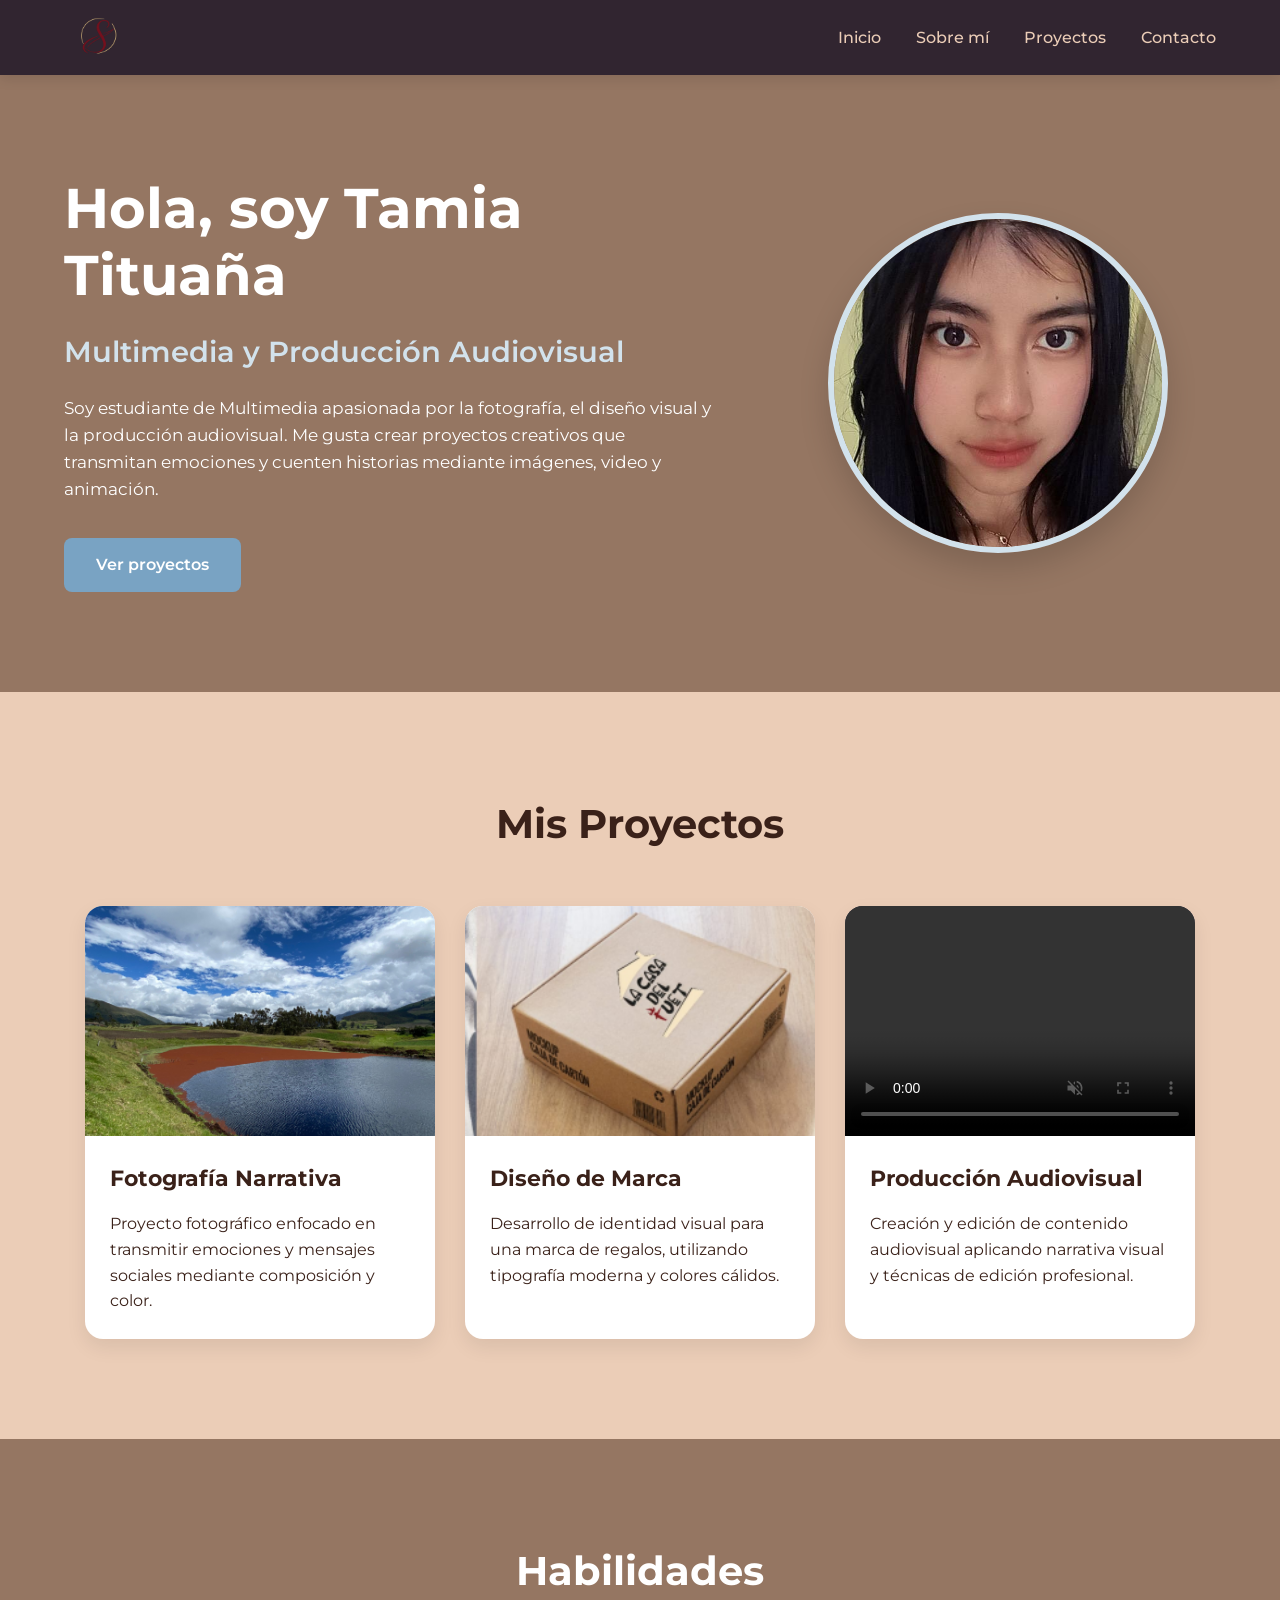
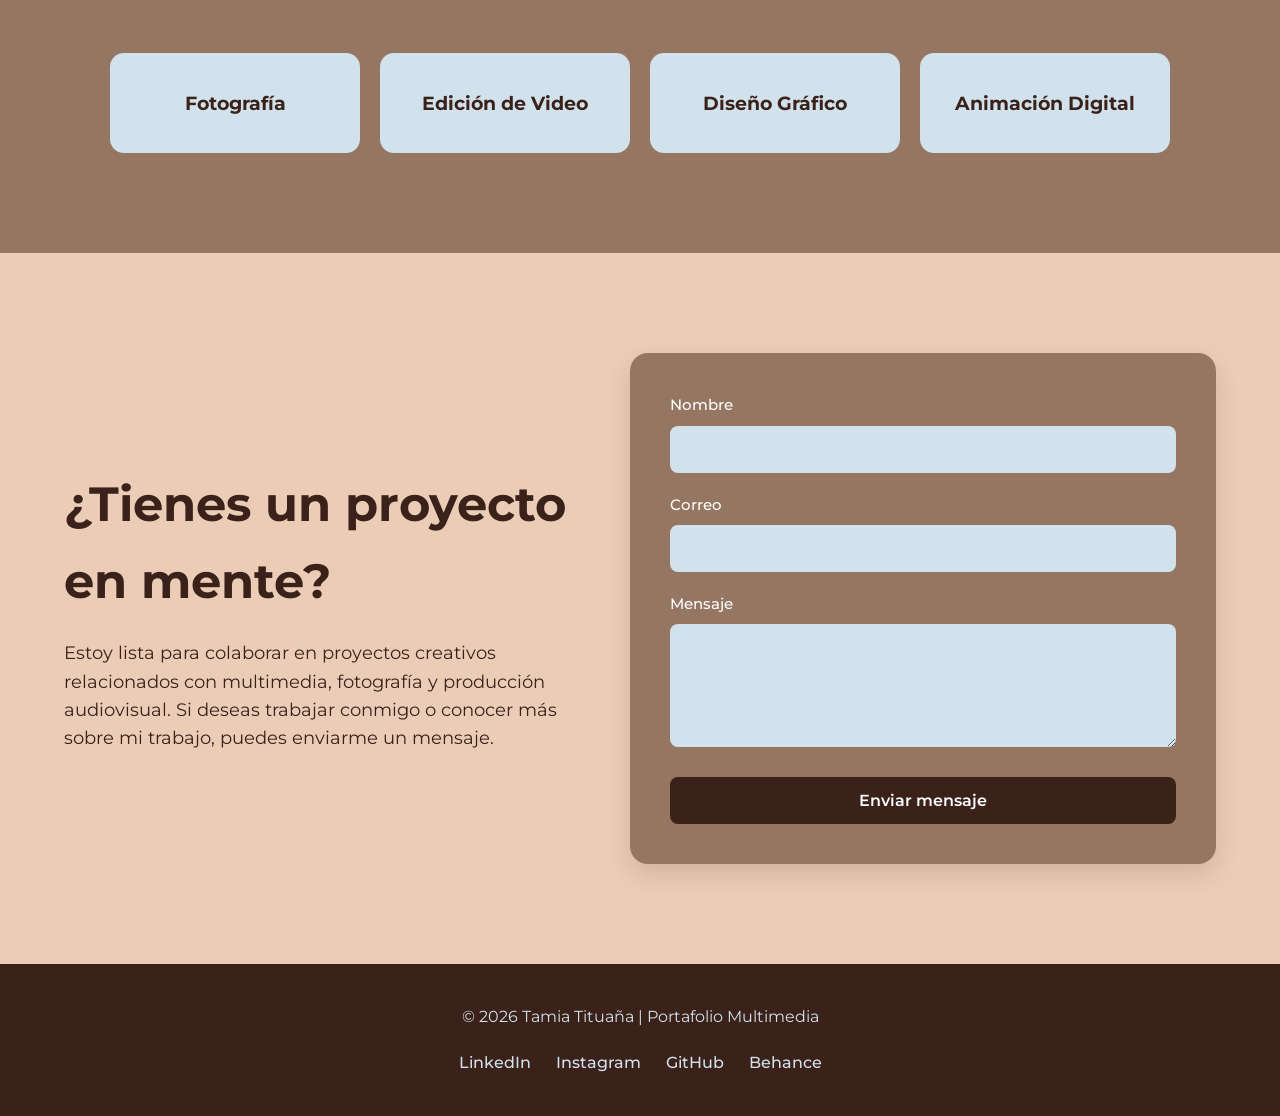
==== index.html @ b2be676a "pagina1" ====
<!DOCTYPE html>
<html lang="es">
<head>
    <meta charset="UTF-8">
    <meta name="viewport" content="width=device-width, initial-scale=1.0">
    <title>Portafolio Personal - Tamia Tituaña</title>

    <link rel="preconnect" href="https://fonts.googleapis.com">
    <link rel="preconnect" href="https://fonts.gstatic.com" crossorigin>
    <link href="https://fonts.googleapis.com/css2?family=Montserrat:wght@300;400;500;600;700&display=swap" rel="stylesheet">

    <link rel="stylesheet" href="css/style.css">
</head>
<body>

    <header>
        <div class="container header-container">

            <div class="logo">
                <a href="#inicio">
                    <img src="img/logo.png" alt="Smile Logo">
                </a>
            </div>

            <nav>
                <ul class="nav-links">
                    <li><a href="#inicio">Inicio</a></li>
                    <li><a href="#sobre-mi">Sobre mí</a></li>
                    <li><a href="#proyectos">Proyectos</a></li>
                    <li><a href="#contacto">Contacto</a></li>
                </ul>
            </nav>

        </div>
    </header>

    <main>

        <section class="hero" id="inicio">
            <div class="container hero-content">

                <div class="hero-text">
                    <h1>Hola, soy Tamia Tituaña</h1>
                    <h2>Multimedia y Producción Audiovisual</h2>
                    <p>
                        Soy estudiante de Multimedia apasionada por la fotografía,
                        el diseño visual y la producción audiovisual. Me gusta crear
                        proyectos creativos que transmitan emociones y cuenten historias
                        mediante imágenes, video y animación.
                    </p>
                    <a href="#proyectos" class="btn">Ver proyectos</a>
                </div>

                <div class="hero-image">
                    <img src="img/perfil.jpeg" alt="Foto de perfil de Tamia Tituaña">
                </div>

            </div>
        </section>

        <section class="projects" id="proyectos">
            <div class="container">

                <div class="section-title">
                    <h2>Mis Proyectos</h2>
                </div>

                <div class="projects-grid">

                    <article class="project-card">
                        <img src="img/foto.jpeg" alt="Proyecto Fotografía Narrativa">
                        <div class="project-content">
                            <h3>Fotografía Narrativa</h3>
                            <p>
                                Proyecto fotográfico enfocado en transmitir emociones
                                y mensajes sociales mediante composición y color.
                            </p>
                        </div>
                    </article>

                    <article class="project-card">
                        <img src="img/fut.png" alt="Proyecto Diseño de Marca">
                        <div class="project-content">
                            <h3>Diseño de Marca</h3>
                            <p>
                                Desarrollo de identidad visual para una marca de regalos,
                                utilizando tipografía moderna y colores cálidos.
                            </p>
                        </div>
                    </article>
<article class="project-card">
    
    <video controls muted autoplay loop playsinline class="project-video">
        <source src="img/video.mp4" type="video/mp4">
        Tu navegador no soporta la reproducción de este video. Revise la ruta del archivo.
    </video>

    <div class="project-content">
        <h3>Producción Audiovisual</h3>
        <p>
            Creación y edición de contenido audiovisual aplicando
            narrativa visual y técnicas de edición profesional.
        </p>
    </div>
</article>

                </div>

            </div>
        </section>

        <section class="skills" id="sobre-mi">
            <div class="container">

                <div class="section-title">
                    <h2>Habilidades</h2>
                </div>

                <div class="skills-grid">
                    <div class="skill-card">
                        <h3>Fotografía</h3>
                    </div>
                    <div class="skill-card">
                        <h3>Edición de Video</h3>
                    </div>
                    <div class="skill-card">
                        <h3>Diseño Gráfico</h3>
                    </div>
                    <div class="skill-card">
                        <h3>Animación Digital</h3>
                    </div>
                </div>

            </div>
        </section>

        <section id="contacto" class="contact">
            <div class="container contact-container">
                
                <div class="contact-text">
                    <h2>¿Tienes un proyecto en mente?</h2>
                    <p>
                        Estoy lista para colaborar en proyectos creativos relacionados
                        con multimedia, fotografía y producción audiovisual.
                        Si deseas trabajar conmigo o conocer más sobre mi trabajo,
                        puedes enviarme un mensaje.
                    </p>
                </div>

                <div class="contact-form">
                    <form action="https://formspree.io/f/xojbgrpn" method="POST">
                        <div class="form-group">
                            <label for="name">Nombre</label>
                            <input type="text" id="name" name="name" required>
                        </div>
                        <div class="form-group">
                            <label for="email">Correo</label>
                            <input type="email" id="email" name="email" required>
                        </div>
                        <div class="form-group">
                            <label for="message">Mensaje</label>
                            <textarea id="message" name="message" rows="5" required></textarea>
                        </div>
                        <button type="submit" class="btn-submit">Enviar mensaje</button>
                    </form>
                </div>

            </div>
        </section>
    </main>

    <footer>
        <div class="container footer-content">
            <p>© 2026 Tamia Tituaña | Portafolio Multimedia</p>
            <div class="social-links">
                <a href="#">LinkedIn</a>
                <a href="#">Instagram</a>
                <a href="#">GitHub</a>
                <a href="#">Behance</a>
            </div>
        </div>
    </footer>

</body>
</html>
---- css/style.css ----
/* ==========================================================================
   1. Estilos Generales y Base
   ========================================================================== */
* {
    margin: 0;
    padding: 0;
    box-sizing: border-box;
}

body {
    font-family: 'Montserrat', sans-serif;
    color: #3A2119;
    line-height: 1.6;
}

/* Clase reutilizable para centrar y limitar el ancho del contenido */
.container {
    width: 90%;
    max-width: 1200px;
    margin: 0 auto;
}

/* Estilo reutilizable para títulos de sección */
.section-title {
    text-align: center;
    margin-bottom: 50px;
}

.section-title h2 {
    font-size: 2.5rem;
    font-weight: 700;
}

/* ==========================================================================
   2. Encabezado / Barra de Navegación (Superior Izquierda/Derecha)
   ========================================================================== */
header {
    background-color: #312530; /* Fondo oscuro refinado de tu paleta */
    padding: 15px 0;
    position: sticky;
    top: 0;
    z-index: 100;
    box-shadow: 0 4px 12px rgba(0, 0, 0, 0.1);
}

.header-container {
    display: flex;
    justify-content: space-between;
    align-items: center;
}

/* Contenedor del Logo - Extremo Izquierdo */
.logo a {
    display: flex;
    align-items: center;
}

.logo img {
    height: 45px; /* Altura estilizada para no romper la barra */
    width: auto;  /* Mantiene la proporción original de la marca sin deformarla */
    object-fit: contain;
    transition: transform 0.3s ease;
}

.logo img:hover {
    transform: scale(1.05);
}

/* Menú de Navegación - Extremo Derecho */
.nav-links {
    display: flex;
    list-style: none;
    gap: 35px; /* Espaciado elegante entre opciones */
}

.nav-links a {
    text-decoration: none;
    color: #EBCDB7; /* Color beige claro para una lectura suave */
    font-size: 1rem;
    font-weight: 500;
    transition: color 0.3s ease;
}

.nav-links a:hover {
    color: #FFFFFF; /* Cambia a blanco puro al pasar el cursor */
}

/* ==========================================================================
   3. Sección Principal (Hero) - Foto y Presentación Balanceada
   ========================================================================== */
.hero {
    background-color: #957662; /* Color café de fondo */
    padding: 100px 0;
    display: flex;
    align-items: center;
}

.hero-content {
    display: flex;
    align-items: center; /* Alinea los centros horizontales de texto y foto */
    justify-content: space-between;
    gap: 60px;
    flex-wrap: wrap;
}

.hero-text {
    flex: 1.2; /* Le da un poco más de peso visual al bloque de texto */
    min-width: 300px;
}

.hero-text h1 {
    font-size: 3.5rem;
    line-height: 1.2;
    margin-bottom: 20px;
    color: #FFFFFF;
}

.hero-text h2 {
    font-size: 1.8rem;
    margin-bottom: 20px;
    color: #D2E2EC;
    font-weight: 600;
}

.hero-text p {
    margin-bottom: 35px;
    color: #FFFFFF;
    font-size: 1.05rem;
}

/* Botón reutilizable para llamadas a la acción */
.btn {
    display: inline-block;
    background-color: #79A3C3;
    color: #FFFFFF;
    padding: 14px 32px;
    text-decoration: none;
    border-radius: 8px;
    transition: 0.3s;
    border: none;
    cursor: pointer;
    font-weight: 600;
}

.btn:hover {
    transform: translateY(-3px);
    opacity: 0.9;
}

/* Contenedor e Imagen de perfil circular */
.hero-image {
    flex: 0.8;
    display: flex;
    justify-content: center;
    align-items: center;
    min-width: 300px;
}

.hero-image img {
    width: 340px;  /* Tamaño calibrado para no competir con el texto */
    height: 340px; /* Relación 1:1 exacta para el círculo perfecto */
    border-radius: 50%;
    object-fit: cover; /* Evita que tus facciones se estiren o deformen */
    border: 6px solid #D2E2EC; /* Borde azul suave corporativo */
    box-shadow: 0 15px 30px rgba(0, 0, 0, 0.15);
    transition: transform 0.4s ease;
}

.hero-image img:hover {
    transform: scale(1.03) rotate(1deg);
}

/* ==========================================================================
   4. Sección de Proyectos (Tarjetas de Fotos y Video)
   ========================================================================== */
.projects {
    background-color: #EBCDB7;
    padding: 100px 0;
}

.projects-grid {
    display: flex;
    gap: 30px;
    flex-wrap: wrap;
    justify-content: center;
}

.project-card {
    background-color: #FFFFFF;
    border-radius: 18px;
    overflow: hidden;
    width: 350px;
    box-shadow: 0 8px 20px rgba(0, 0, 0, 0.08);
    transition: 0.3s;
}

.project-card:hover {
    transform: translateY(-10px);
}

/* Ajuste proporcional de imágenes de proyectos */
.project-card img {
    width: 100%;
    height: 230px;
    object-fit: cover;
    display: block;
}

/* Estilos especiales para que el video encaje perfectamente en la tarjeta */
.project-video {
    width: 100%;
    height: 230px;         /* Mantiene la misma altura que las tarjetas de fotos */
    object-fit: contain;   /* ¡La clave! Cambiamos 'cover' por 'contain' para mostrar todo el video sin recortes */
    background-color: #312530; /* Fondo oscuro estético para rellenar si quedan franjas a los lados */
    display: block;
}

/* Soporte alternativo por si usas un iframe incrustado de YouTube */
.video-container {
    position: relative;
    width: 100%;
    height: 230px;
}

.video-container iframe {
    width: 100%;
    height: 100%;
    border: none;
}

.project-content {
    padding: 25px;
}

.project-content h3 {
    margin-bottom: 15px;
    font-size: 1.4rem;
    color: #3A2119;
}

/* ==========================================================================
   5. Sección de Habilidades (Skills)
   ========================================================================== */
.skills {
    background-color: #957662;
    padding: 100px 0;
}

.skills .section-title h2 {
    color: #FFFFFF;
}

.skills-grid {
    display: flex;
    gap: 20px;
    justify-content: center;
    flex-wrap: wrap;
}

.skill-card {
    background-color: #D2E2EC;
    padding: 35px 25px;
    border-radius: 14px;
    width: 250px;
    text-align: center;
    transition: 0.3s;
}

.skill-card h3 {
    color: #3A2119;
    font-size: 1.2rem;
}

.skill-card:hover {
    transform: scale(1.05);
}

/* ==========================================================================
   6. Sección de Contacto (Estructura en 2 Columnas y Tarjeta)
   ========================================================================== */
.contact {
    background-color: #EBCDB7; /* Fondo beige general de la sección */
    padding: 100px 0;
}

.contact-container {
    display: flex;
    gap: 60px;
    align-items: center;
    flex-wrap: wrap;
}

/* Columna de Texto Motivacional (Izquierda) */
.contact-text {
    flex: 1;
    min-width: 300px;
}

.contact-text h2 {
    font-size: 3rem;
    margin-bottom: 20px;
    color: #3A2119;
    font-weight: 700;
}

.contact-text p {
    color: #3A2119;
    font-size: 1.1rem;
}

/* Columna del Formulario - Contenedor Tarjeta Flotante (Derecha) */
.contact-form {
    flex: 1;
    min-width: 320px;
    background-color: #957662; /* Color café oscuro para la caja contenedora */
    padding: 40px;
    border-radius: 18px;
    box-shadow: 0 10px 25px rgba(58, 33, 25, 0.15);
}

.contact-form form {
    display: flex;
    flex-direction: column;
    gap: 20px;
}

.form-group {
    display: flex;
    flex-direction: column;
    gap: 8px;
}

.contact-form label {
    color: #FFFFFF;
    font-weight: 500;
    font-size: 0.95rem;
}

/* Inputs y Textarea estilizados con tu tono azul suave */
.contact-form input,
.contact-form textarea {
    padding: 14px;
    border: none;
    border-radius: 8px;
    font-family: 'Montserrat', sans-serif;
    font-size: 1rem;
    background-color: #D2E2EC; /* Azul claro para excelente contraste interno */
    color: #3A2119;
    outline: none;
    transition: 0.3s;
    width: 100%;
}

/* Animación cuando el usuario hace clic para escribir */
.contact-form input:focus,
.contact-form textarea:focus {
    background-color: #FFFFFF;
    box-shadow: 0 0 0 3px #79A3C3;
}

/* Botón de Enviar Mensaje */
.btn-submit {
    background-color: #3A2119; /* Tono oscuro para jerarquía */
    color: #FFFFFF;
    padding: 14px;
    border: none;
    border-radius: 8px;
    font-family: 'Montserrat', sans-serif;
    font-size: 1rem;
    font-weight: 600;
    cursor: pointer;
    transition: 0.3s;
    margin-top: 10px;
}

.btn-submit:hover {
    background-color: #79A3C3; /* Cambio suave al azul de acento */
    transform: translateY(-2px);
}

/* ==========================================================================
   7. Pie de Página (Footer)
   ========================================================================== */
footer {
    background-color: #3A2119;
    padding: 40px 0;
    text-align: center;
}

.footer-content {
    display: flex;
    flex-direction: column;
    gap: 20px;
}

.footer-content p {
    color: #D2E2EC;
}

.social-links {
    display: flex;
    justify-content: center;
    gap: 25px;
}

.social-links a {
    text-decoration: none;
    color: #D2E2EC;
    transition: 0.3s;
    font-weight: 500;
}

.social-links a:hover {
    color: #79A3C3;
}

/* ==========================================================================
   8. Adaptación Responsive (Pantallas Medianas y Teléfonos Móviles)
   ========================================================================== */
@media (max-width: 900px) {
    .hero-content,
    .contact-container {
        flex-direction: column;
        text-align: center;
    }

    .hero-text h1 {
        font-size: 2.5rem;
    }

    .contact-text h2 {
        font-size: 2.2rem;
    }

    .hero-image img {
        width: 280px;
        height: 280px;
    }

    .nav-links {
        gap: 20px;
    }
}

@media (max-width: 600px) {
    .header-container {
        flex-direction: column;
        gap: 20px;
    }

    .nav-links {
        flex-wrap: wrap;
        justify-content: center;
        gap: 15px;
    }

    .hero, 
    .projects, 
    .skills, 
    .contact {
        padding: 60px 0;
    }

    .hero-text h1 {
        font-size: 2rem;
    }

    .section-title h2 {
        font-size: 2rem;
    }
}
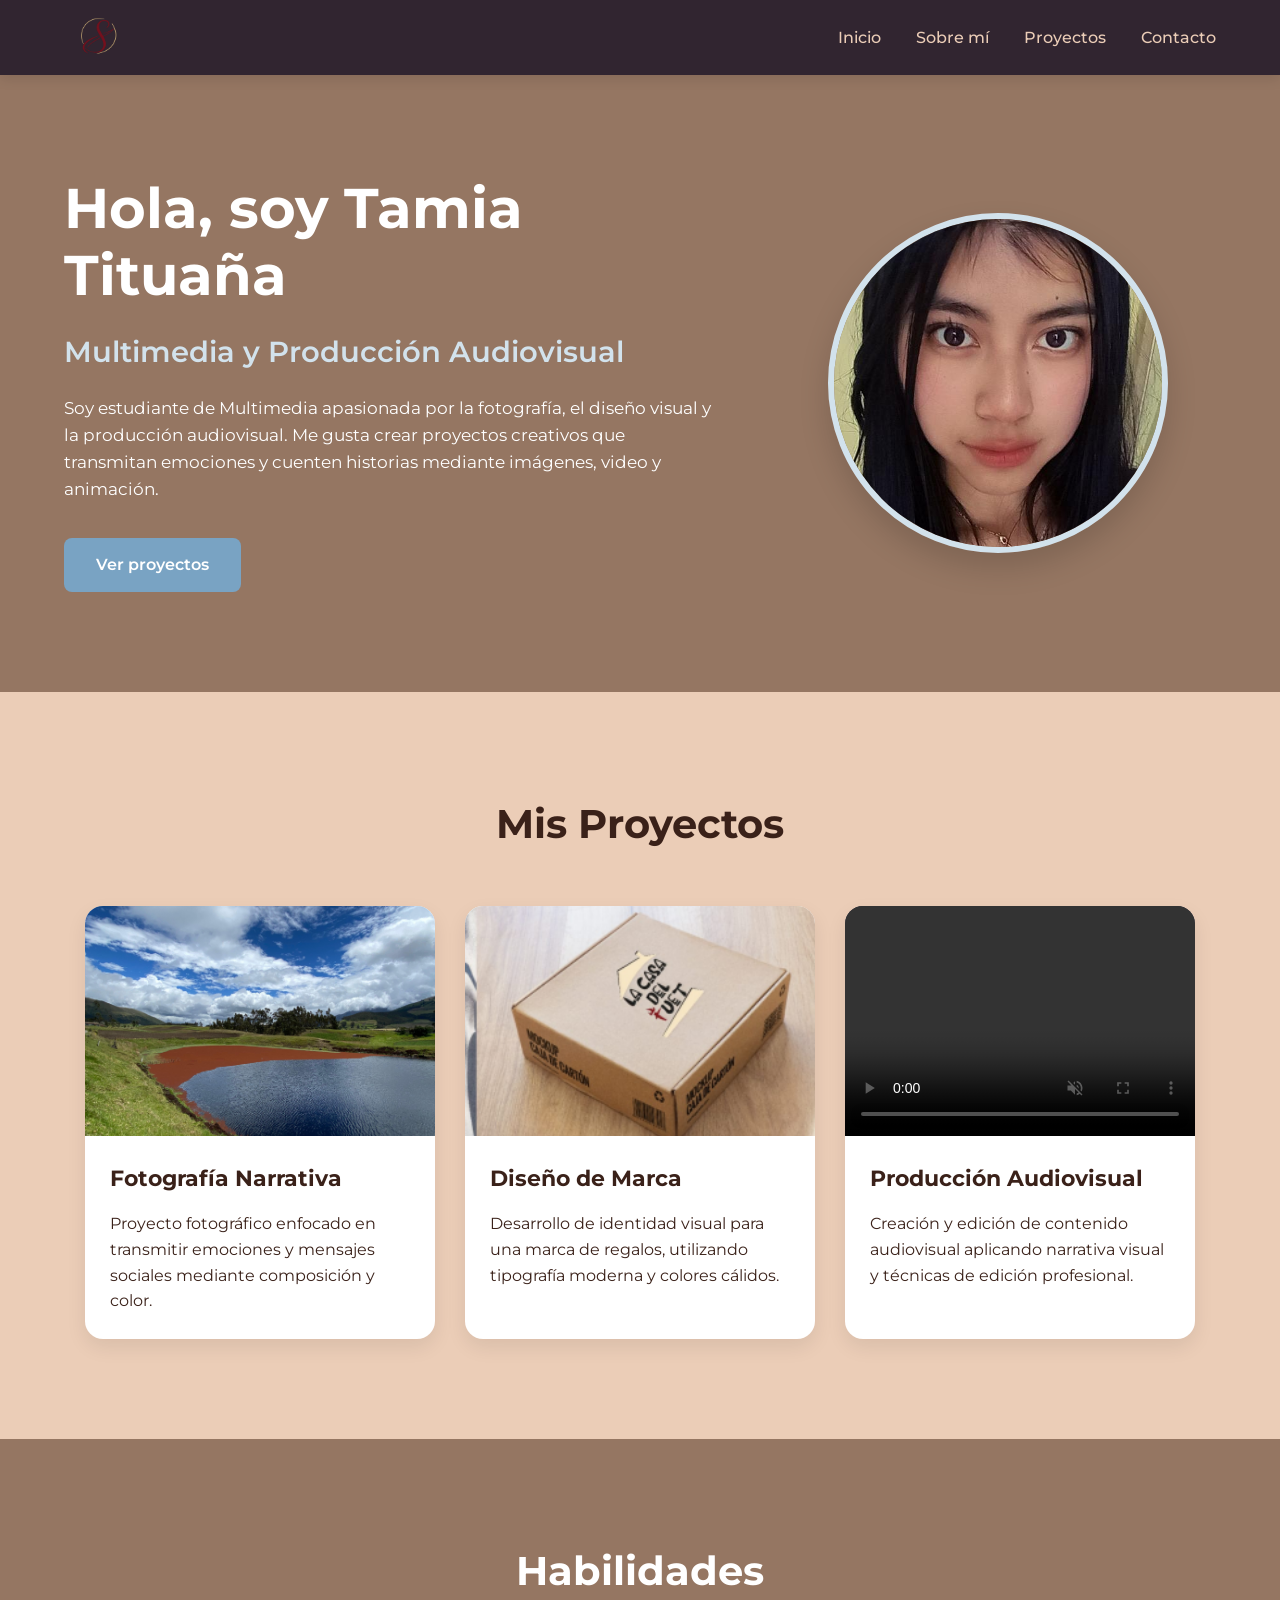
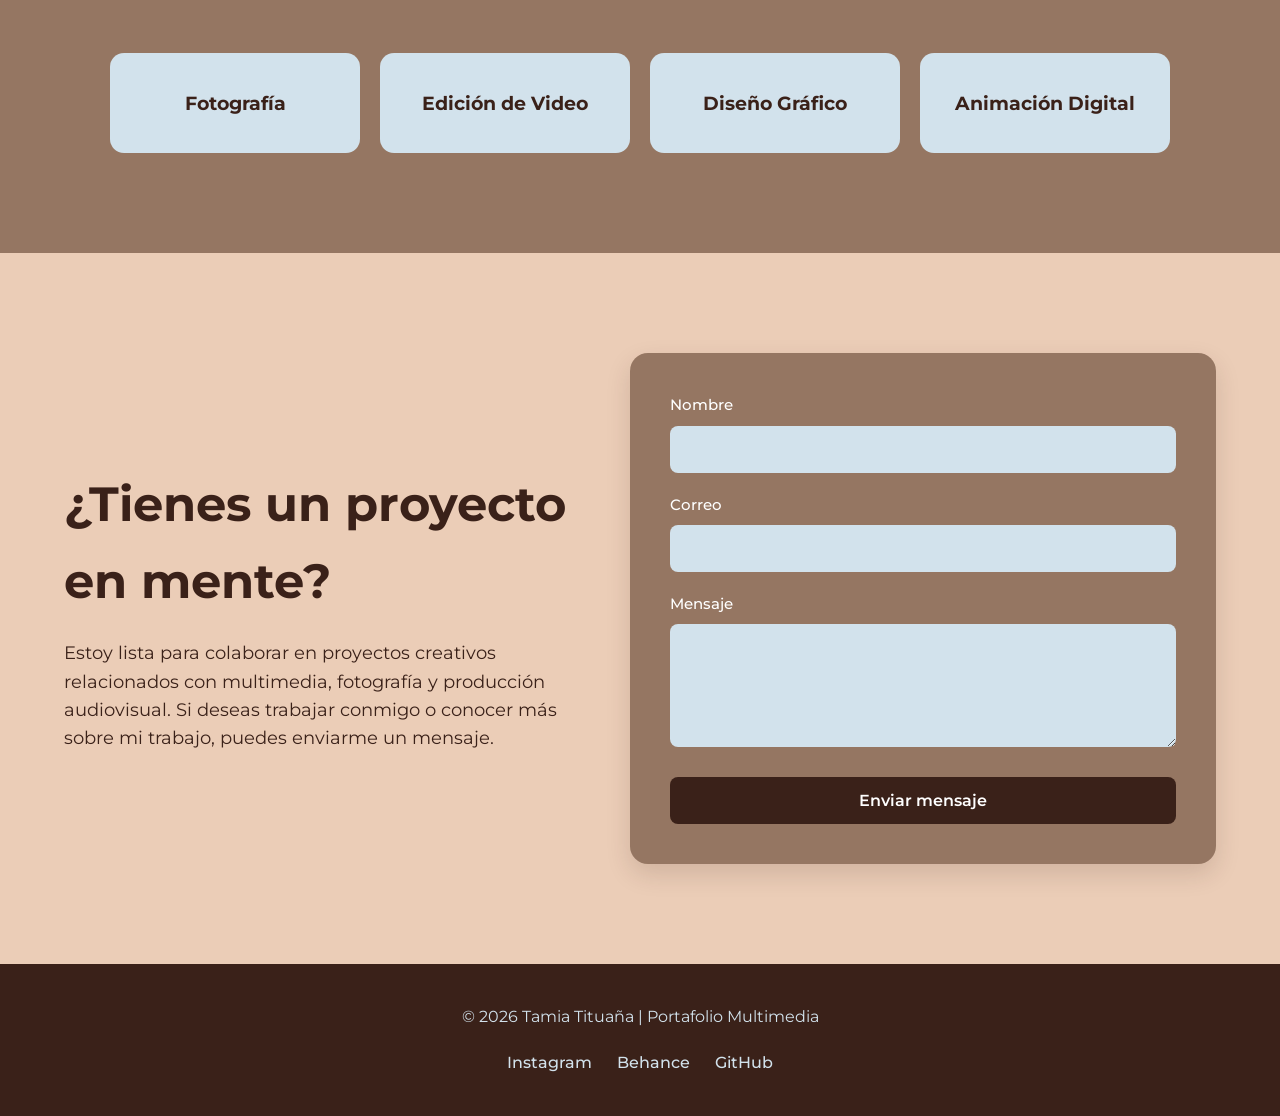
==== commit b0aee00a: "pagina 2" ====
--- a/index.html
+++ b/index.html
@@ -169,14 +169,16 @@
         </section>
     </main>
 
+<!-- Pie de página con tus redes sociales profesionales -->
     <footer>
         <div class="container footer-content">
             <p>© 2026 Tamia Tituaña | Portafolio Multimedia</p>
+            
+            <!-- Enlaces directos a tus redes personales -->
             <div class="social-links">
-                <a href="#">LinkedIn</a>
-                <a href="#">Instagram</a>
-                <a href="#">GitHub</a>
-                <a href="#">Behance</a>
+                <a href="https://www.instagram.com/_tamii._.7?igsh=NnQ3a2lkMWl3NjB6" target="_blank" rel="noopener noreferrer">Instagram</a>
+                <a href="https://www.behance.net/tamiatituaa" target="_blank" rel="noopener noreferrer">Behance</a>
+                <a href="https://github.com/tamia99titu-boop" target="_blank" rel="noopener noreferrer">GitHub</a>
             </div>
         </div>
     </footer>
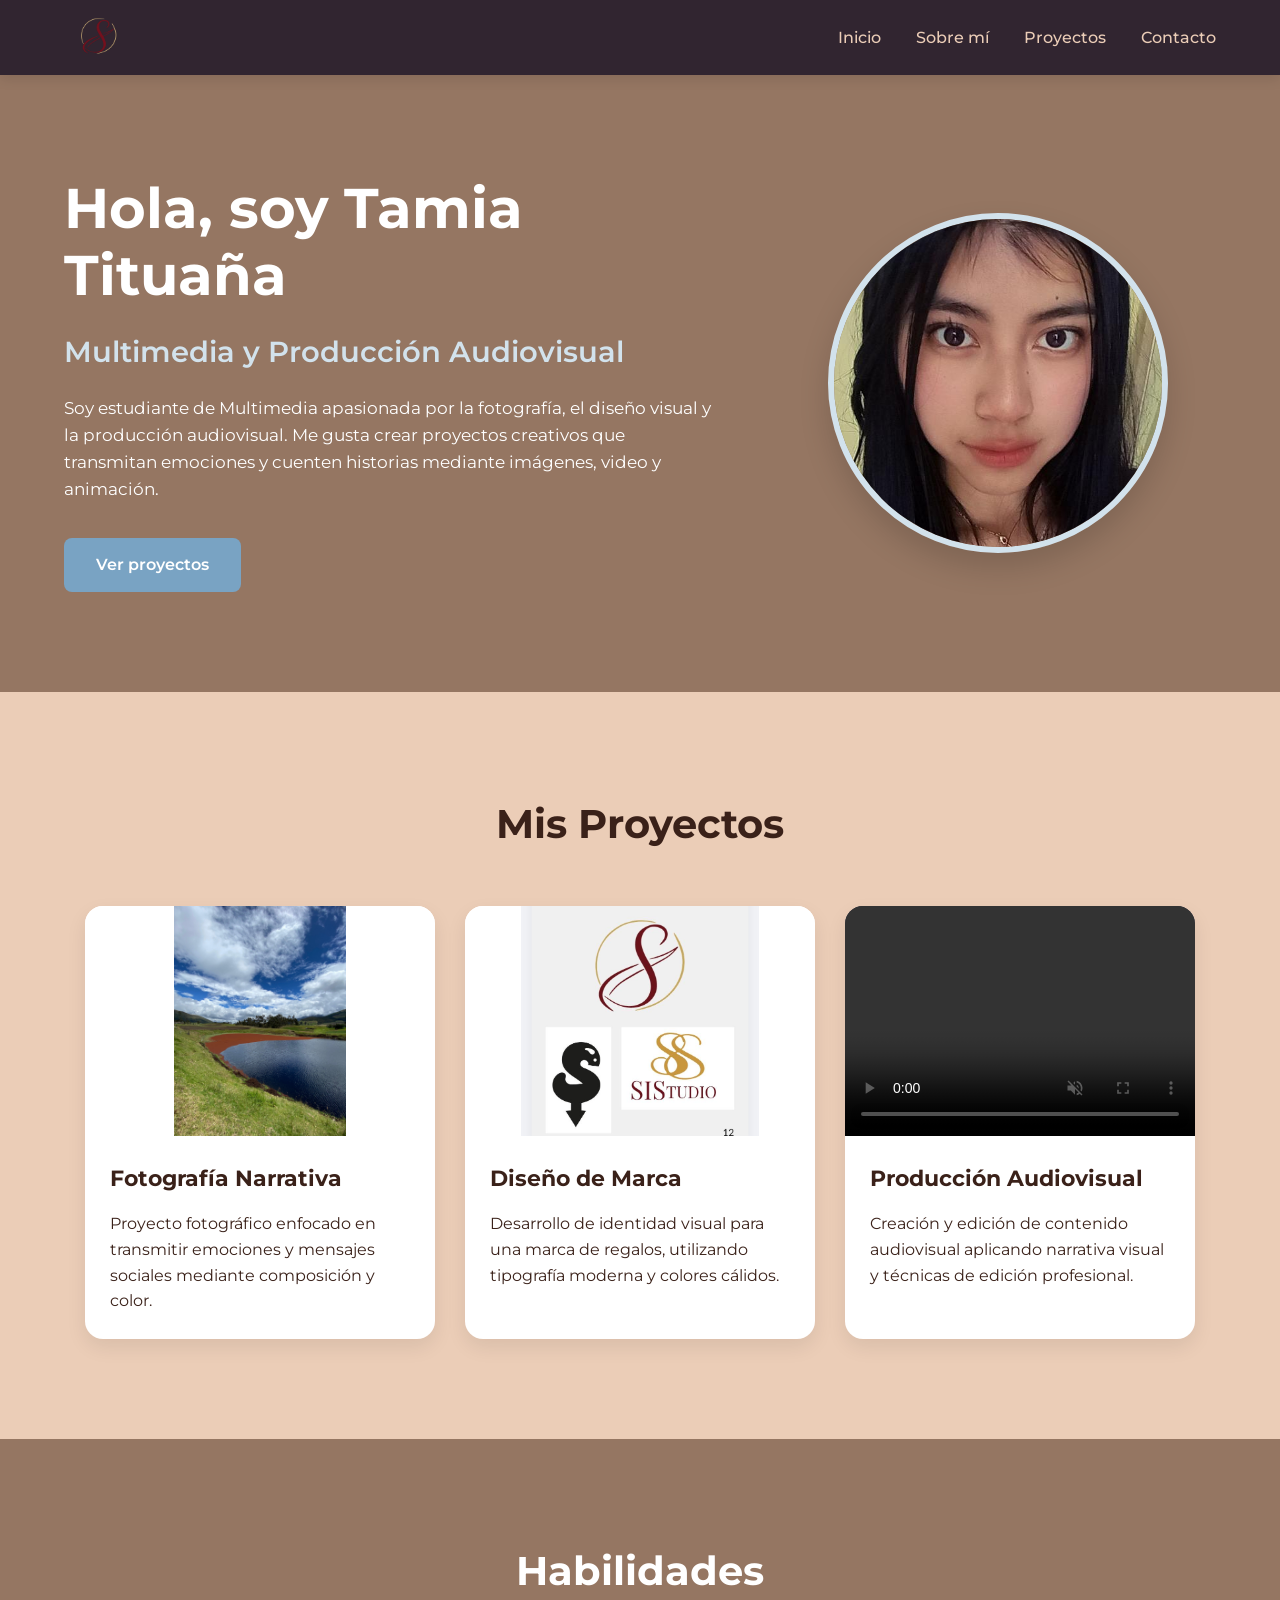
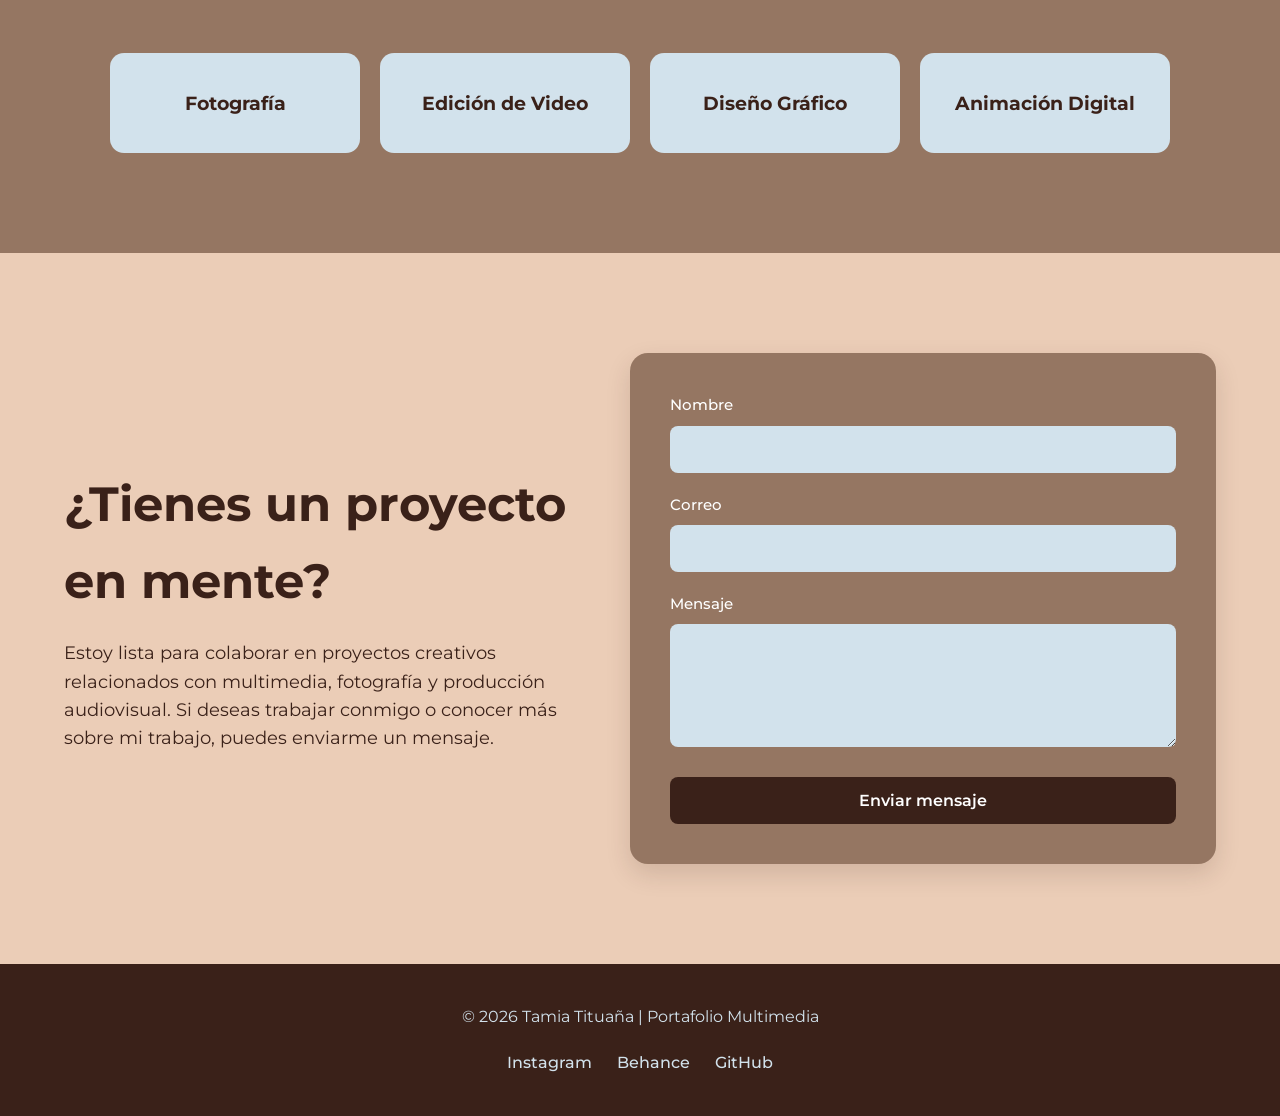
==== commit e7ec74c8: "pagina tam" ====
--- a/index.html
+++ b/index.html
@@ -79,7 +79,7 @@
                     </article>
 
                     <article class="project-card">
-                        <img src="img/fut.png" alt="Proyecto Diseño de Marca">
+                        <img src="img/diseño.jpeg" alt="Proyecto Diseño de Marca">
                         <div class="project-content">
                             <h3>Diseño de Marca</h3>
                             <p>
--- a/css/style.css
+++ b/css/style.css
@@ -202,7 +202,8 @@
 .project-card img {
     width: 100%;
     height: 230px;
-    object-fit: cover;
+    object-fit: contain;   /* ¡Cambiamos 'cover' por 'contain' para que el logo se vea completo! */
+    background-color: #FFFFFF; /* Le ponemos fondo blanco limpio para que los logos no floten en la nada */
     display: block;
 }
 
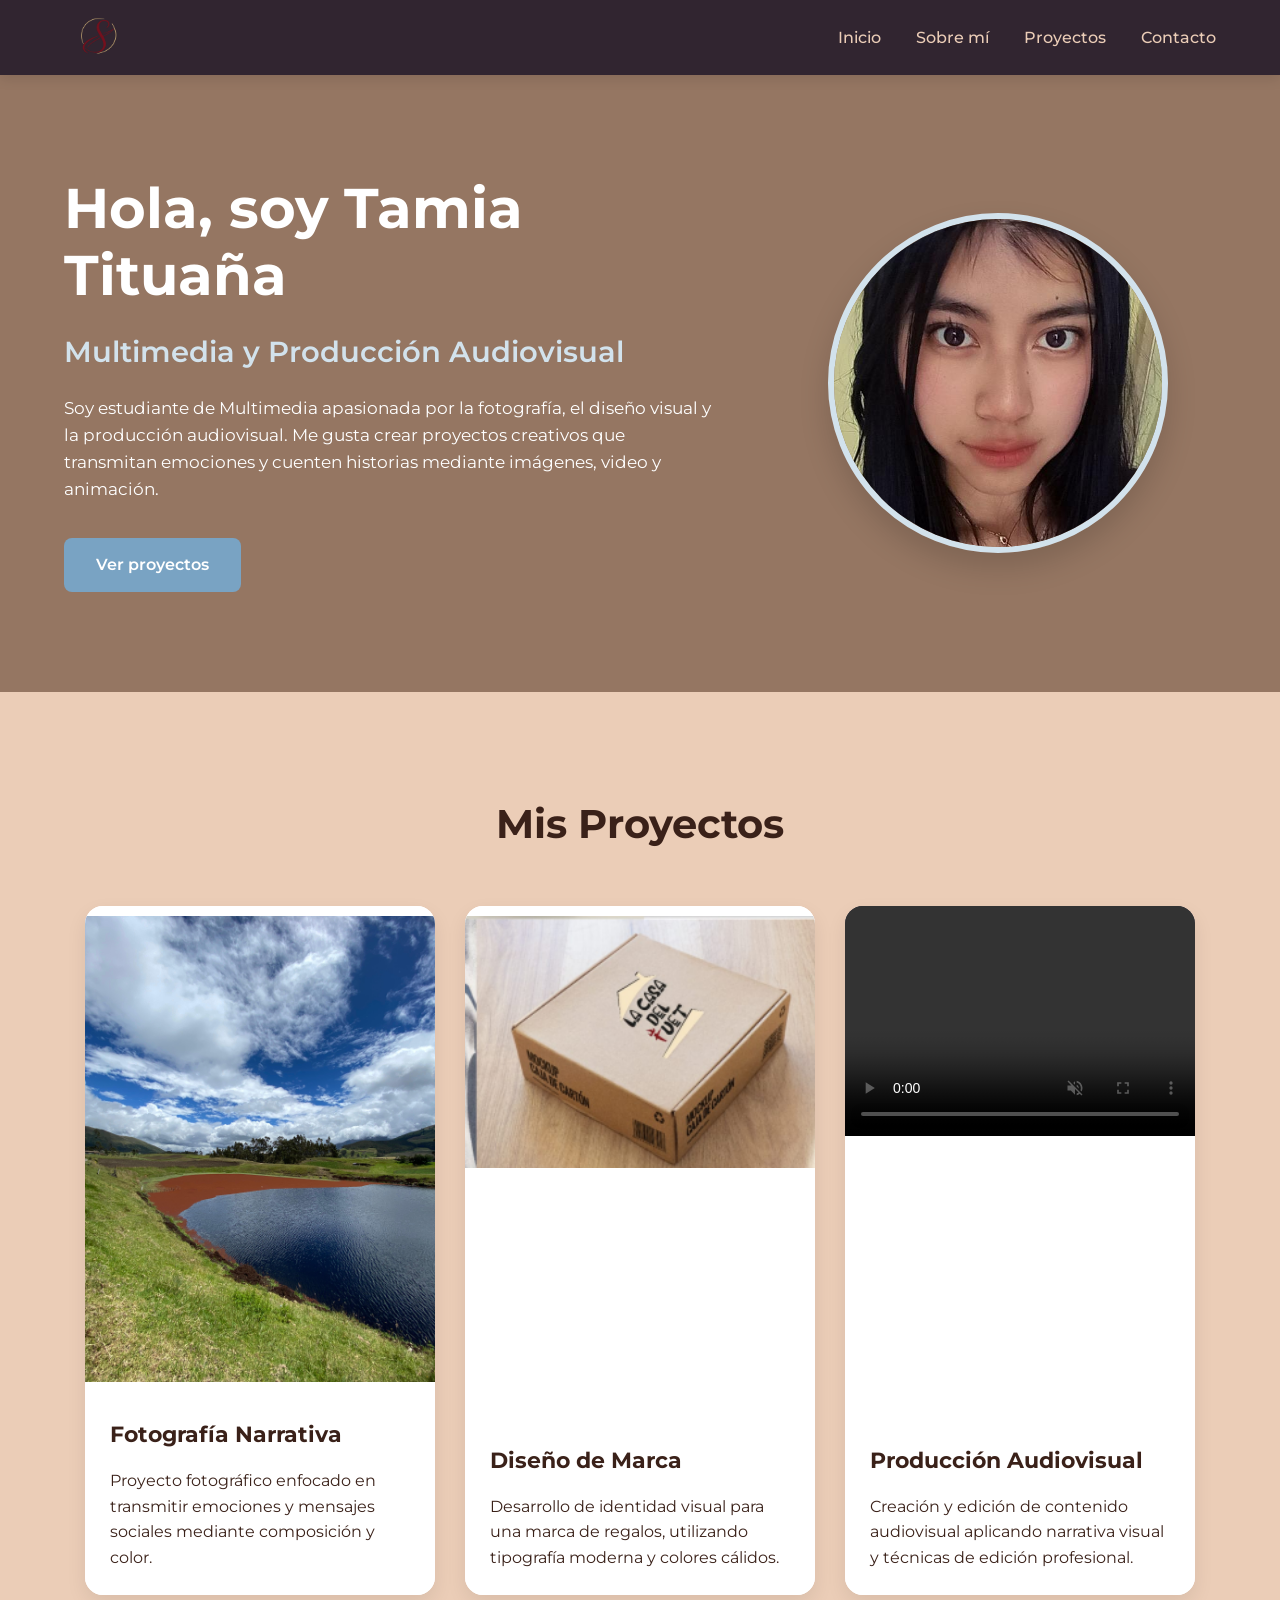
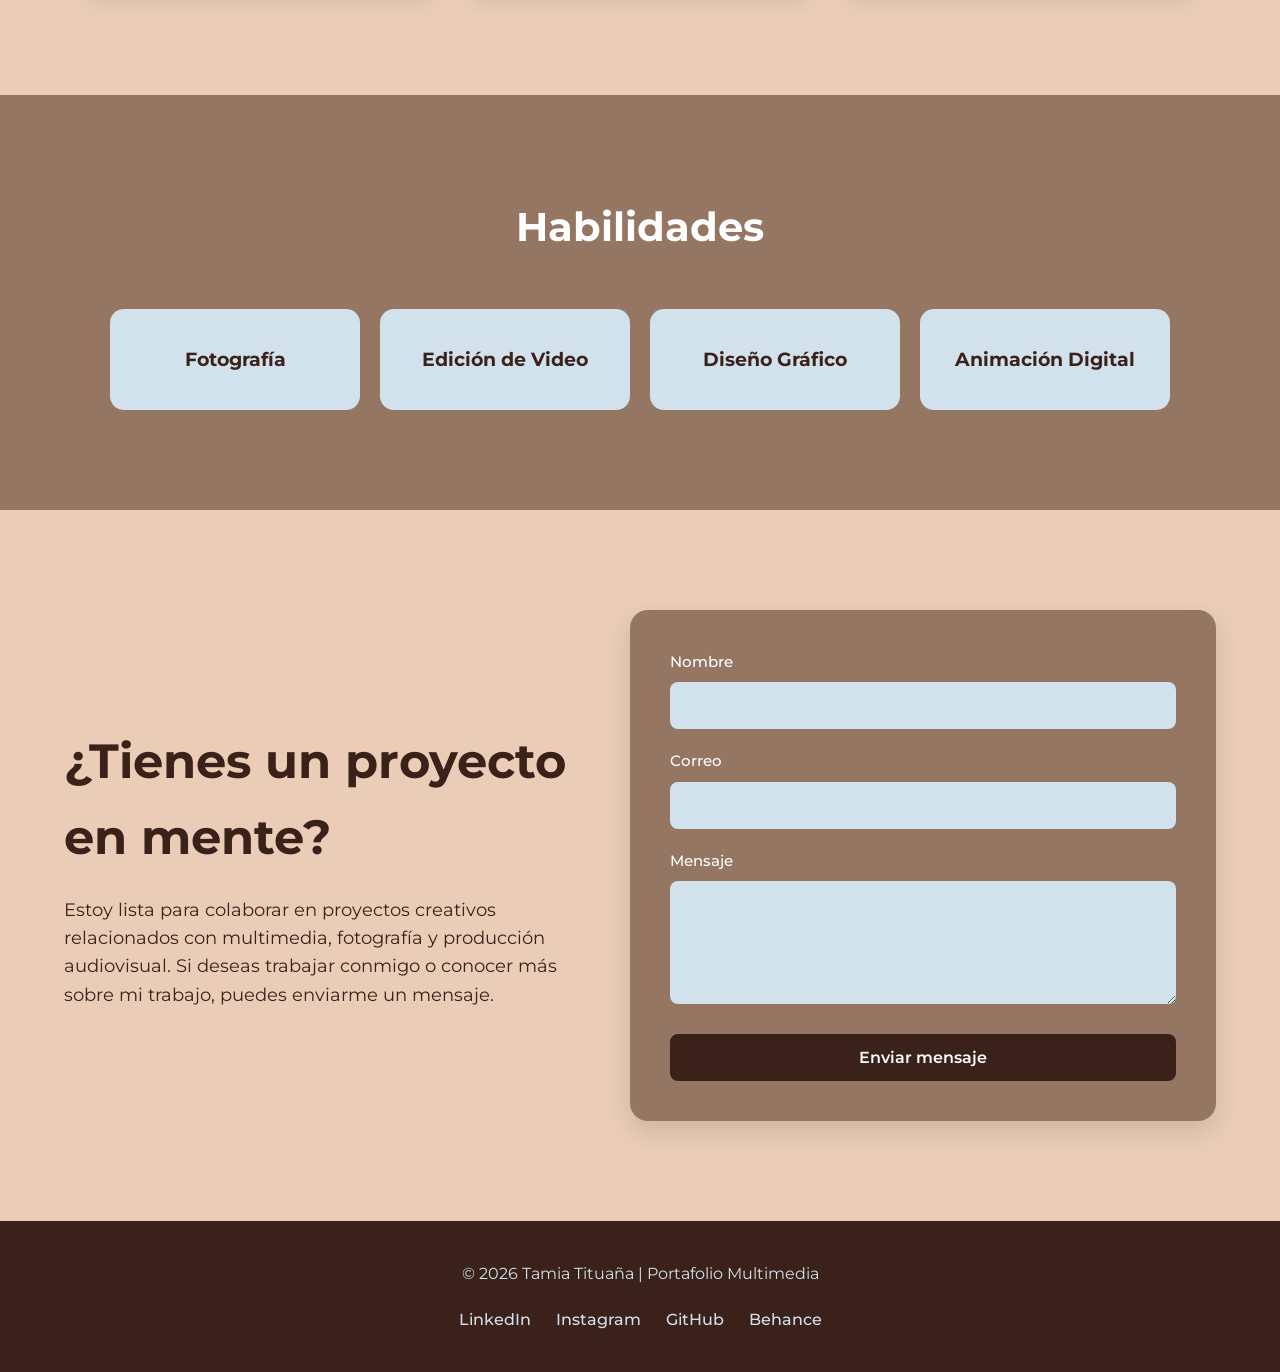
==== commit da62c7ce: "tami" ====
--- a/index.html
+++ b/index.html
@@ -79,7 +79,7 @@
                     </article>
 
                     <article class="project-card">
-                        <img src="img/diseño.jpeg" alt="Proyecto Diseño de Marca">
+                        <img src="img/fut.png" alt="Proyecto Diseño de Marca">
                         <div class="project-content">
                             <h3>Diseño de Marca</h3>
                             <p>
@@ -169,16 +169,14 @@
         </section>
     </main>
 
-<!-- Pie de página con tus redes sociales profesionales -->
     <footer>
         <div class="container footer-content">
             <p>© 2026 Tamia Tituaña | Portafolio Multimedia</p>
-            
-            <!-- Enlaces directos a tus redes personales -->
             <div class="social-links">
-                <a href="https://www.instagram.com/_tamii._.7?igsh=NnQ3a2lkMWl3NjB6" target="_blank" rel="noopener noreferrer">Instagram</a>
-                <a href="https://www.behance.net/tamiatituaa" target="_blank" rel="noopener noreferrer">Behance</a>
-                <a href="https://github.com/tamia99titu-boop" target="_blank" rel="noopener noreferrer">GitHub</a>
+                <a href="#">LinkedIn</a>
+                <a href="#">Instagram</a>
+                <a href="#">GitHub</a>
+                <a href="#">Behance</a>
             </div>
         </div>
     </footer>
--- a/css/style.css
+++ b/css/style.css
@@ -35,7 +35,7 @@
    2. Encabezado / Barra de Navegación (Superior Izquierda/Derecha)
    ========================================================================== */
 header {
-    background-color: #312530; /* Fondo oscuro refinado de tu paleta */
+    background-color: #312530; /* Fondo oscuro refinado */
     padding: 15px 0;
     position: sticky;
     top: 0;
@@ -56,8 +56,8 @@
 }
 
 .logo img {
-    height: 45px; /* Altura estilizada para no romper la barra */
-    width: auto;  /* Mantiene la proporción original de la marca sin deformarla */
+    height: 45px;
+    width: auto;
     object-fit: contain;
     transition: transform 0.3s ease;
 }
@@ -70,19 +70,19 @@
 .nav-links {
     display: flex;
     list-style: none;
-    gap: 35px; /* Espaciado elegante entre opciones */
+    gap: 35px;
 }
 
 .nav-links a {
     text-decoration: none;
-    color: #EBCDB7; /* Color beige claro para una lectura suave */
+    color: #EBCDB7;
     font-size: 1rem;
     font-weight: 500;
     transition: color 0.3s ease;
 }
 
 .nav-links a:hover {
-    color: #FFFFFF; /* Cambia a blanco puro al pasar el cursor */
+    color: #FFFFFF;
 }
 
 /* ==========================================================================
@@ -97,14 +97,14 @@
 
 .hero-content {
     display: flex;
-    align-items: center; /* Alinea los centros horizontales de texto y foto */
+    align-items: center; /* Centrado vertical perfecto */
     justify-content: space-between;
     gap: 60px;
     flex-wrap: wrap;
 }
 
 .hero-text {
-    flex: 1.2; /* Le da un poco más de peso visual al bloque de texto */
+    flex: 1.2;
     min-width: 300px;
 }
 
@@ -128,7 +128,7 @@
     font-size: 1.05rem;
 }
 
-/* Botón reutilizable para llamadas a la acción */
+/* Botón reutilizable */
 .btn {
     display: inline-block;
     background-color: #79A3C3;
@@ -157,11 +157,11 @@
 }
 
 .hero-image img {
-    width: 340px;  /* Tamaño calibrado para no competir con el texto */
-    height: 340px; /* Relación 1:1 exacta para el círculo perfecto */
+    width: 340px;
+    height: 340px;
     border-radius: 50%;
-    object-fit: cover; /* Evita que tus facciones se estiren o deformen */
-    border: 6px solid #D2E2EC; /* Borde azul suave corporativo */
+    object-fit: cover;
+    border: 6px solid #D2E2EC;
     box-shadow: 0 15px 30px rgba(0, 0, 0, 0.15);
     transition: transform 0.4s ease;
 }
@@ -171,7 +171,7 @@
 }
 
 /* ==========================================================================
-   4. Sección de Proyectos (Tarjetas de Fotos y Video)
+   4. Sección de Proyectos (Tarjetas Adaptables para Logos y Video)
    ========================================================================== */
 .projects {
     background-color: #EBCDB7;
@@ -192,31 +192,35 @@
     width: 350px;
     box-shadow: 0 8px 20px rgba(0, 0, 0, 0.08);
     transition: 0.3s;
+    display: flex;
+    flex-direction: column; /* Organiza la imagen/video arriba y el texto abajo */
 }
 
 .project-card:hover {
     transform: translateY(-10px);
 }
 
-/* Ajuste proporcional de imágenes de proyectos */
+/* ¡CORRECCIÓN CLAVE! Muestra el lienzo de Canva completo con tus 3 logos */
 .project-card img {
-    width: 100%;
-    height: 230px;
-    object-fit: contain;   /* ¡Cambiamos 'cover' por 'contain' para que el logo se vea completo! */
-    background-color: #FFFFFF; /* Le ponemos fondo blanco limpio para que los logos no floten en la nada */
+    width: 100% !important;
+    height: auto !important;   /* Forzamos el tamaño auto para que no se encojan los logos */
+    max-height: none !important; 
+    object-fit: contain !important; /* Mantiene la proporción original exacta */
+    background-color: #FFFFFF; /* Fondo blanco de soporte */
+    padding: 10px 0;           /* Espaciado interno sutil */
     display: block;
 }
 
-/* Estilos especiales para que el video encaje perfectamente en la tarjeta */
+/* Estilos para que el video encaje perfectamente en su tarjeta */
 .project-video {
     width: 100%;
-    height: 230px;         /* Mantiene la misma altura que las tarjetas de fotos */
-    object-fit: contain;   /* ¡La clave! Cambiamos 'cover' por 'contain' para mostrar todo el video sin recortes */
-    background-color: #312530; /* Fondo oscuro estético para rellenar si quedan franjas a los lados */
+    height: 230px;      /* El video sí mantiene altura fija para combinar con proyectos estándar */
+    object-fit: contain;  
+    background-color: #312530; /* Fondo oscuro estilo cine */
     display: block;
 }
 
-/* Soporte alternativo por si usas un iframe incrustado de YouTube */
+/* Soporte alternativo por si usas un iframe de YouTube */
 .video-container {
     position: relative;
     width: 100%;
@@ -231,6 +235,8 @@
 
 .project-content {
     padding: 25px;
+    background-color: #FFFFFF;
+    margin-top: auto; /* Empuja el bloque de texto siempre al final de la tarjeta */
 }
 
 .project-content h3 {
@@ -277,10 +283,10 @@
 }
 
 /* ==========================================================================
-   6. Sección de Contacto (Estructura en 2 Columnas y Tarjeta)
+   6. Sección de Contacto (Estructura en Tarjeta Flotante)
    ========================================================================== */
 .contact {
-    background-color: #EBCDB7; /* Fondo beige general de la sección */
+    background-color: #EBCDB7;
     padding: 100px 0;
 }
 
@@ -291,7 +297,6 @@
     flex-wrap: wrap;
 }
 
-/* Columna de Texto Motivacional (Izquierda) */
 .contact-text {
     flex: 1;
     min-width: 300px;
@@ -309,11 +314,10 @@
     font-size: 1.1rem;
 }
 
-/* Columna del Formulario - Contenedor Tarjeta Flotante (Derecha) */
 .contact-form {
     flex: 1;
     min-width: 320px;
-    background-color: #957662; /* Color café oscuro para la caja contenedora */
+    background-color: #957662;
     padding: 40px;
     border-radius: 18px;
     box-shadow: 0 10px 25px rgba(58, 33, 25, 0.15);
@@ -337,7 +341,6 @@
     font-size: 0.95rem;
 }
 
-/* Inputs y Textarea estilizados con tu tono azul suave */
 .contact-form input,
 .contact-form textarea {
     padding: 14px;
@@ -345,23 +348,21 @@
     border-radius: 8px;
     font-family: 'Montserrat', sans-serif;
     font-size: 1rem;
-    background-color: #D2E2EC; /* Azul claro para excelente contraste interno */
+    background-color: #D2E2EC;
     color: #3A2119;
     outline: none;
     transition: 0.3s;
     width: 100%;
 }
 
-/* Animación cuando el usuario hace clic para escribir */
 .contact-form input:focus,
 .contact-form textarea:focus {
     background-color: #FFFFFF;
     box-shadow: 0 0 0 3px #79A3C3;
 }
 
-/* Botón de Enviar Mensaje */
 .btn-submit {
-    background-color: #3A2119; /* Tono oscuro para jerarquía */
+    background-color: #3A2119;
     color: #FFFFFF;
     padding: 14px;
     border: none;
@@ -375,7 +376,7 @@
 }
 
 .btn-submit:hover {
-    background-color: #79A3C3; /* Cambio suave al azul de acento */
+    background-color: #79A3C3;
     transform: translateY(-2px);
 }
 
@@ -416,7 +417,7 @@
 }
 
 /* ==========================================================================
-   8. Adaptación Responsive (Pantallas Medianas y Teléfonos Móviles)
+   8. Adaptación Responsive (Móviles y Tablets)
    ========================================================================== */
 @media (max-width: 900px) {
     .hero-content,
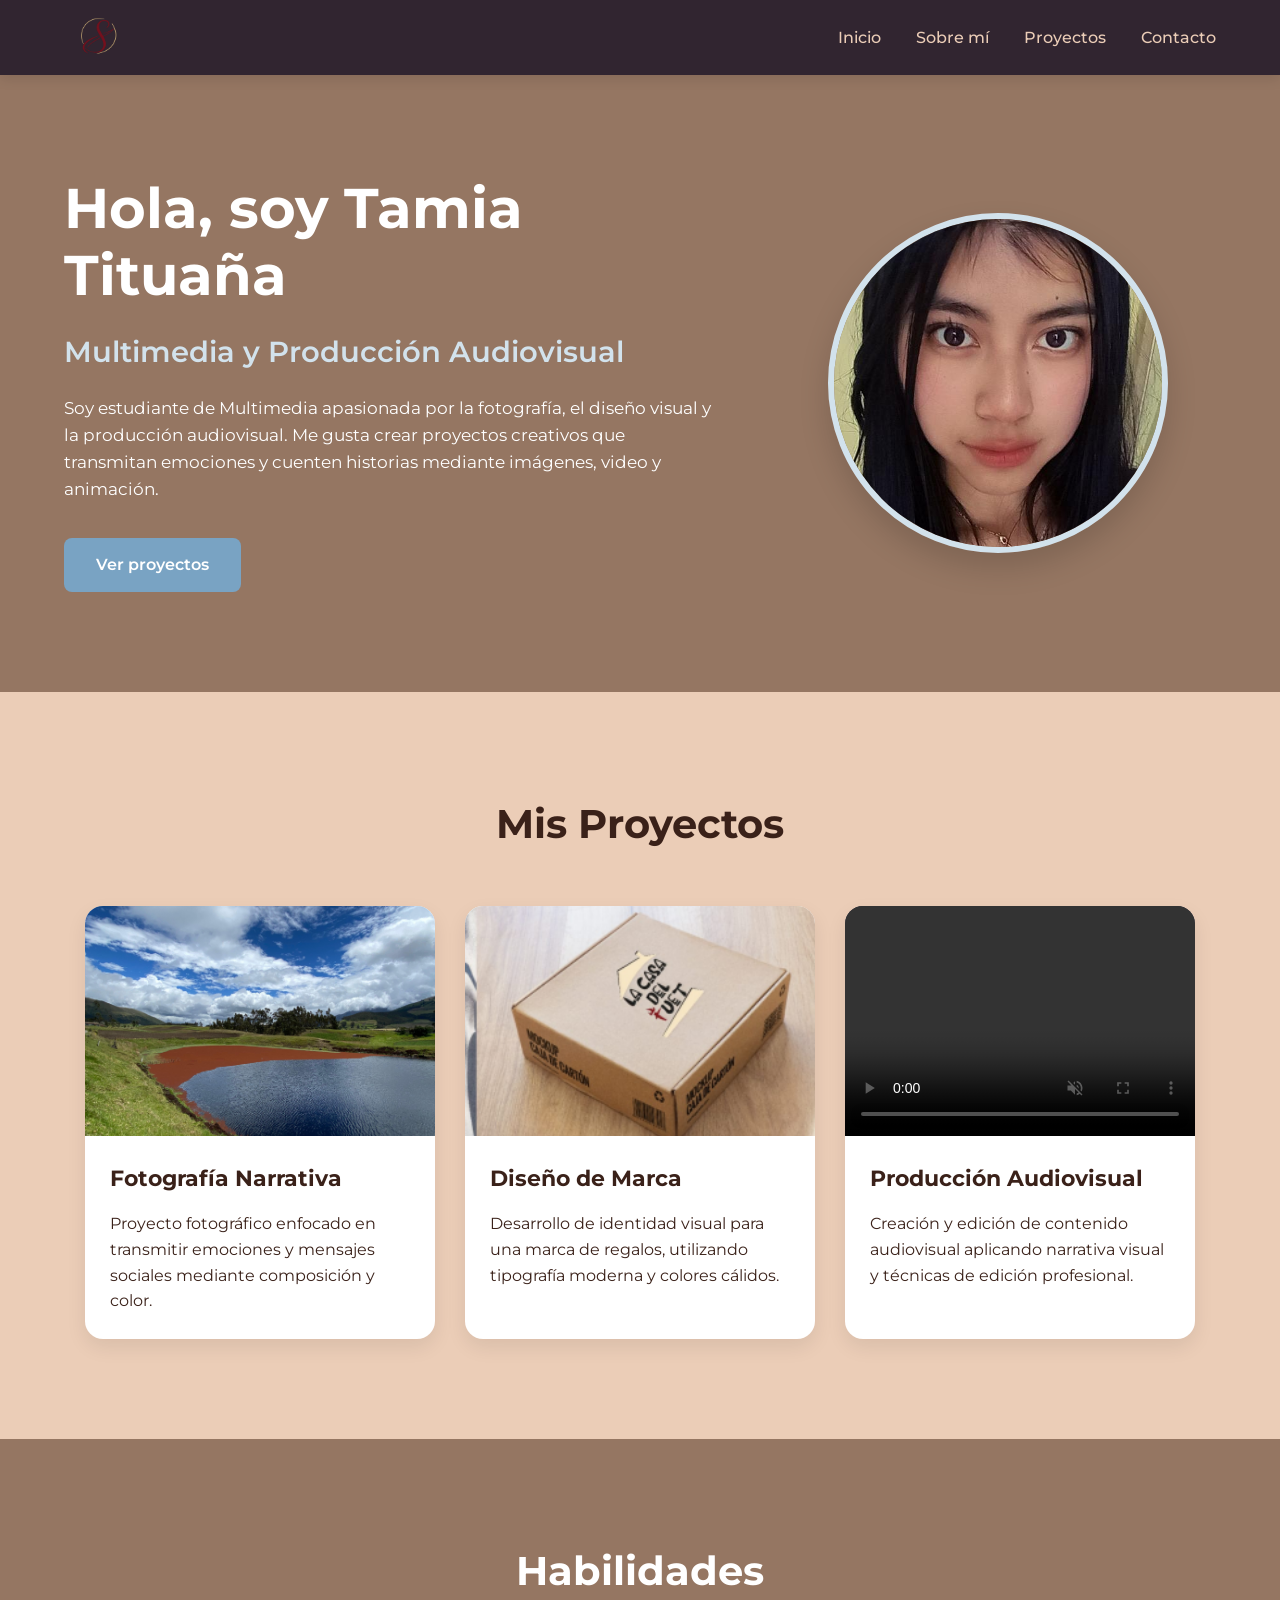
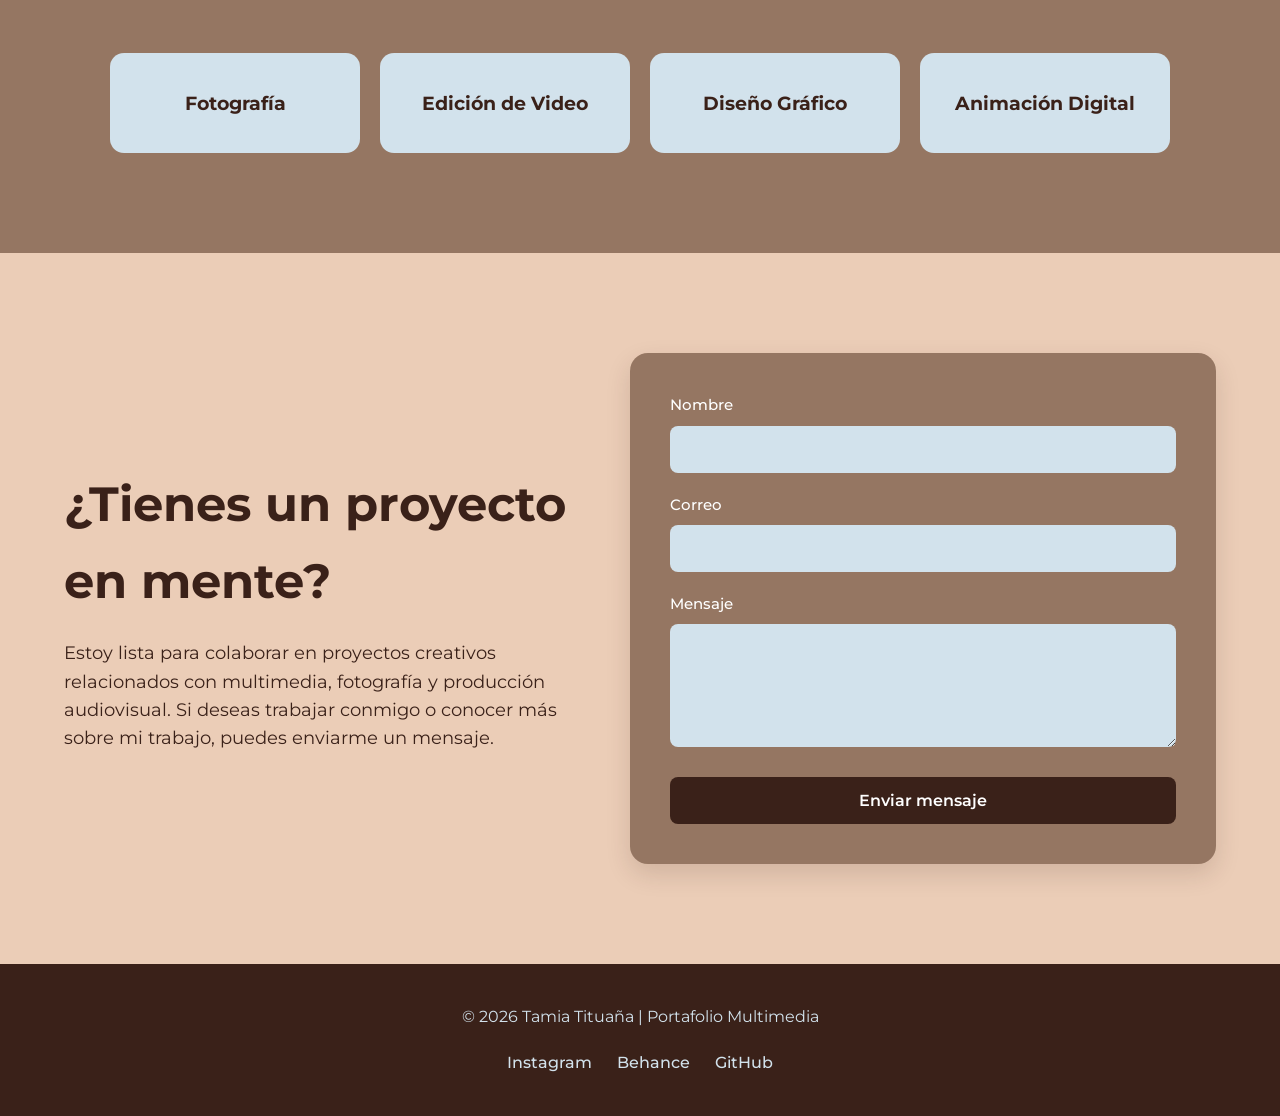
==== commit 3539abe6: "pagina1" ====
--- a/index.html
+++ b/index.html
@@ -169,14 +169,16 @@
         </section>
     </main>
 
+   <!-- Pie de página con tus redes sociales profesionales -->
     <footer>
         <div class="container footer-content">
             <p>© 2026 Tamia Tituaña | Portafolio Multimedia</p>
+            
+            <!-- Enlaces directos a tus redes personales -->
             <div class="social-links">
-                <a href="#">LinkedIn</a>
-                <a href="#">Instagram</a>
-                <a href="#">GitHub</a>
-                <a href="#">Behance</a>
+                <a href="https://www.instagram.com/_tamii._.7?igsh=NnQ3a2lkMWl3NjB6" target="_blank" rel="noopener noreferrer">Instagram</a>
+                <a href="https://www.behance.net/tamiatituaa" target="_blank" rel="noopener noreferrer">Behance</a>
+                <a href="https://github.com/tamia99titu-boop" target="_blank" rel="noopener noreferrer">GitHub</a>
             </div>
         </div>
     </footer>
--- a/css/style.css
+++ b/css/style.css
@@ -35,7 +35,7 @@
    2. Encabezado / Barra de Navegación (Superior Izquierda/Derecha)
    ========================================================================== */
 header {
-    background-color: #312530; /* Fondo oscuro refinado */
+    background-color: #312530; /* Fondo oscuro refinado de tu paleta */
     padding: 15px 0;
     position: sticky;
     top: 0;
@@ -56,8 +56,8 @@
 }
 
 .logo img {
-    height: 45px;
-    width: auto;
+    height: 45px; /* Altura estilizada para no romper la barra */
+    width: auto;  /* Mantiene la proporción original de la marca sin deformarla */
     object-fit: contain;
     transition: transform 0.3s ease;
 }
@@ -70,19 +70,19 @@
 .nav-links {
     display: flex;
     list-style: none;
-    gap: 35px;
+    gap: 35px; /* Espaciado elegante entre opciones */
 }
 
 .nav-links a {
     text-decoration: none;
-    color: #EBCDB7;
+    color: #EBCDB7; /* Color beige claro para una lectura suave */
     font-size: 1rem;
     font-weight: 500;
     transition: color 0.3s ease;
 }
 
 .nav-links a:hover {
-    color: #FFFFFF;
+    color: #FFFFFF; /* Cambia a blanco puro al pasar el cursor */
 }
 
 /* ==========================================================================
@@ -97,14 +97,14 @@
 
 .hero-content {
     display: flex;
-    align-items: center; /* Centrado vertical perfecto */
+    align-items: center; /* Alinea los centros horizontales de texto y foto */
     justify-content: space-between;
     gap: 60px;
     flex-wrap: wrap;
 }
 
 .hero-text {
-    flex: 1.2;
+    flex: 1.2; /* Le da un poco más de peso visual al bloque de texto */
     min-width: 300px;
 }
 
@@ -128,7 +128,7 @@
     font-size: 1.05rem;
 }
 
-/* Botón reutilizable */
+/* Botón reutilizable para llamadas a la acción */
 .btn {
     display: inline-block;
     background-color: #79A3C3;
@@ -157,11 +157,11 @@
 }
 
 .hero-image img {
-    width: 340px;
-    height: 340px;
+    width: 340px;  /* Tamaño calibrado para no competir con el texto */
+    height: 340px; /* Relación 1:1 exacta para el círculo perfecto */
     border-radius: 50%;
-    object-fit: cover;
-    border: 6px solid #D2E2EC;
+    object-fit: cover; /* Evita que tus facciones se estiren o deformen */
+    border: 6px solid #D2E2EC; /* Borde azul suave corporativo */
     box-shadow: 0 15px 30px rgba(0, 0, 0, 0.15);
     transition: transform 0.4s ease;
 }
@@ -171,7 +171,7 @@
 }
 
 /* ==========================================================================
-   4. Sección de Proyectos (Tarjetas Adaptables para Logos y Video)
+   4. Sección de Proyectos (Tarjetas de Fotos y Video)
    ========================================================================== */
 .projects {
     background-color: #EBCDB7;
@@ -192,35 +192,30 @@
     width: 350px;
     box-shadow: 0 8px 20px rgba(0, 0, 0, 0.08);
     transition: 0.3s;
-    display: flex;
-    flex-direction: column; /* Organiza la imagen/video arriba y el texto abajo */
 }
 
 .project-card:hover {
     transform: translateY(-10px);
 }
 
-/* ¡CORRECCIÓN CLAVE! Muestra el lienzo de Canva completo con tus 3 logos */
+/* Ajuste proporcional de imágenes de proyectos */
 .project-card img {
-    width: 100% !important;
-    height: auto !important;   /* Forzamos el tamaño auto para que no se encojan los logos */
-    max-height: none !important; 
-    object-fit: contain !important; /* Mantiene la proporción original exacta */
-    background-color: #FFFFFF; /* Fondo blanco de soporte */
-    padding: 10px 0;           /* Espaciado interno sutil */
+    width: 100%;
+    height: 230px;
+    object-fit: cover;
     display: block;
 }
 
-/* Estilos para que el video encaje perfectamente en su tarjeta */
+/* Estilos especiales para que el video encaje perfectamente en la tarjeta */
 .project-video {
     width: 100%;
-    height: 230px;      /* El video sí mantiene altura fija para combinar con proyectos estándar */
-    object-fit: contain;  
-    background-color: #312530; /* Fondo oscuro estilo cine */
+    height: 230px;         /* Mantiene la misma altura que las tarjetas de fotos */
+    object-fit: contain;   /* ¡La clave! Cambiamos 'cover' por 'contain' para mostrar todo el video sin recortes */
+    background-color: #312530; /* Fondo oscuro estético para rellenar si quedan franjas a los lados */
     display: block;
 }
 
-/* Soporte alternativo por si usas un iframe de YouTube */
+/* Soporte alternativo por si usas un iframe incrustado de YouTube */
 .video-container {
     position: relative;
     width: 100%;
@@ -235,8 +230,6 @@
 
 .project-content {
     padding: 25px;
-    background-color: #FFFFFF;
-    margin-top: auto; /* Empuja el bloque de texto siempre al final de la tarjeta */
 }
 
 .project-content h3 {
@@ -283,10 +276,10 @@
 }
 
 /* ==========================================================================
-   6. Sección de Contacto (Estructura en Tarjeta Flotante)
+   6. Sección de Contacto (Estructura en 2 Columnas y Tarjeta)
    ========================================================================== */
 .contact {
-    background-color: #EBCDB7;
+    background-color: #EBCDB7; /* Fondo beige general de la sección */
     padding: 100px 0;
 }
 
@@ -297,6 +290,7 @@
     flex-wrap: wrap;
 }
 
+/* Columna de Texto Motivacional (Izquierda) */
 .contact-text {
     flex: 1;
     min-width: 300px;
@@ -314,10 +308,11 @@
     font-size: 1.1rem;
 }
 
+/* Columna del Formulario - Contenedor Tarjeta Flotante (Derecha) */
 .contact-form {
     flex: 1;
     min-width: 320px;
-    background-color: #957662;
+    background-color: #957662; /* Color café oscuro para la caja contenedora */
     padding: 40px;
     border-radius: 18px;
     box-shadow: 0 10px 25px rgba(58, 33, 25, 0.15);
@@ -341,6 +336,7 @@
     font-size: 0.95rem;
 }
 
+/* Inputs y Textarea estilizados con tu tono azul suave */
 .contact-form input,
 .contact-form textarea {
     padding: 14px;
@@ -348,21 +344,23 @@
     border-radius: 8px;
     font-family: 'Montserrat', sans-serif;
     font-size: 1rem;
-    background-color: #D2E2EC;
+    background-color: #D2E2EC; /* Azul claro para excelente contraste interno */
     color: #3A2119;
     outline: none;
     transition: 0.3s;
     width: 100%;
 }
 
+/* Animación cuando el usuario hace clic para escribir */
 .contact-form input:focus,
 .contact-form textarea:focus {
     background-color: #FFFFFF;
     box-shadow: 0 0 0 3px #79A3C3;
 }
 
+/* Botón de Enviar Mensaje */
 .btn-submit {
-    background-color: #3A2119;
+    background-color: #3A2119; /* Tono oscuro para jerarquía */
     color: #FFFFFF;
     padding: 14px;
     border: none;
@@ -376,7 +374,7 @@
 }
 
 .btn-submit:hover {
-    background-color: #79A3C3;
+    background-color: #79A3C3; /* Cambio suave al azul de acento */
     transform: translateY(-2px);
 }
 
@@ -417,7 +415,7 @@
 }
 
 /* ==========================================================================
-   8. Adaptación Responsive (Móviles y Tablets)
+   8. Adaptación Responsive (Pantallas Medianas y Teléfonos Móviles)
    ========================================================================== */
 @media (max-width: 900px) {
     .hero-content,
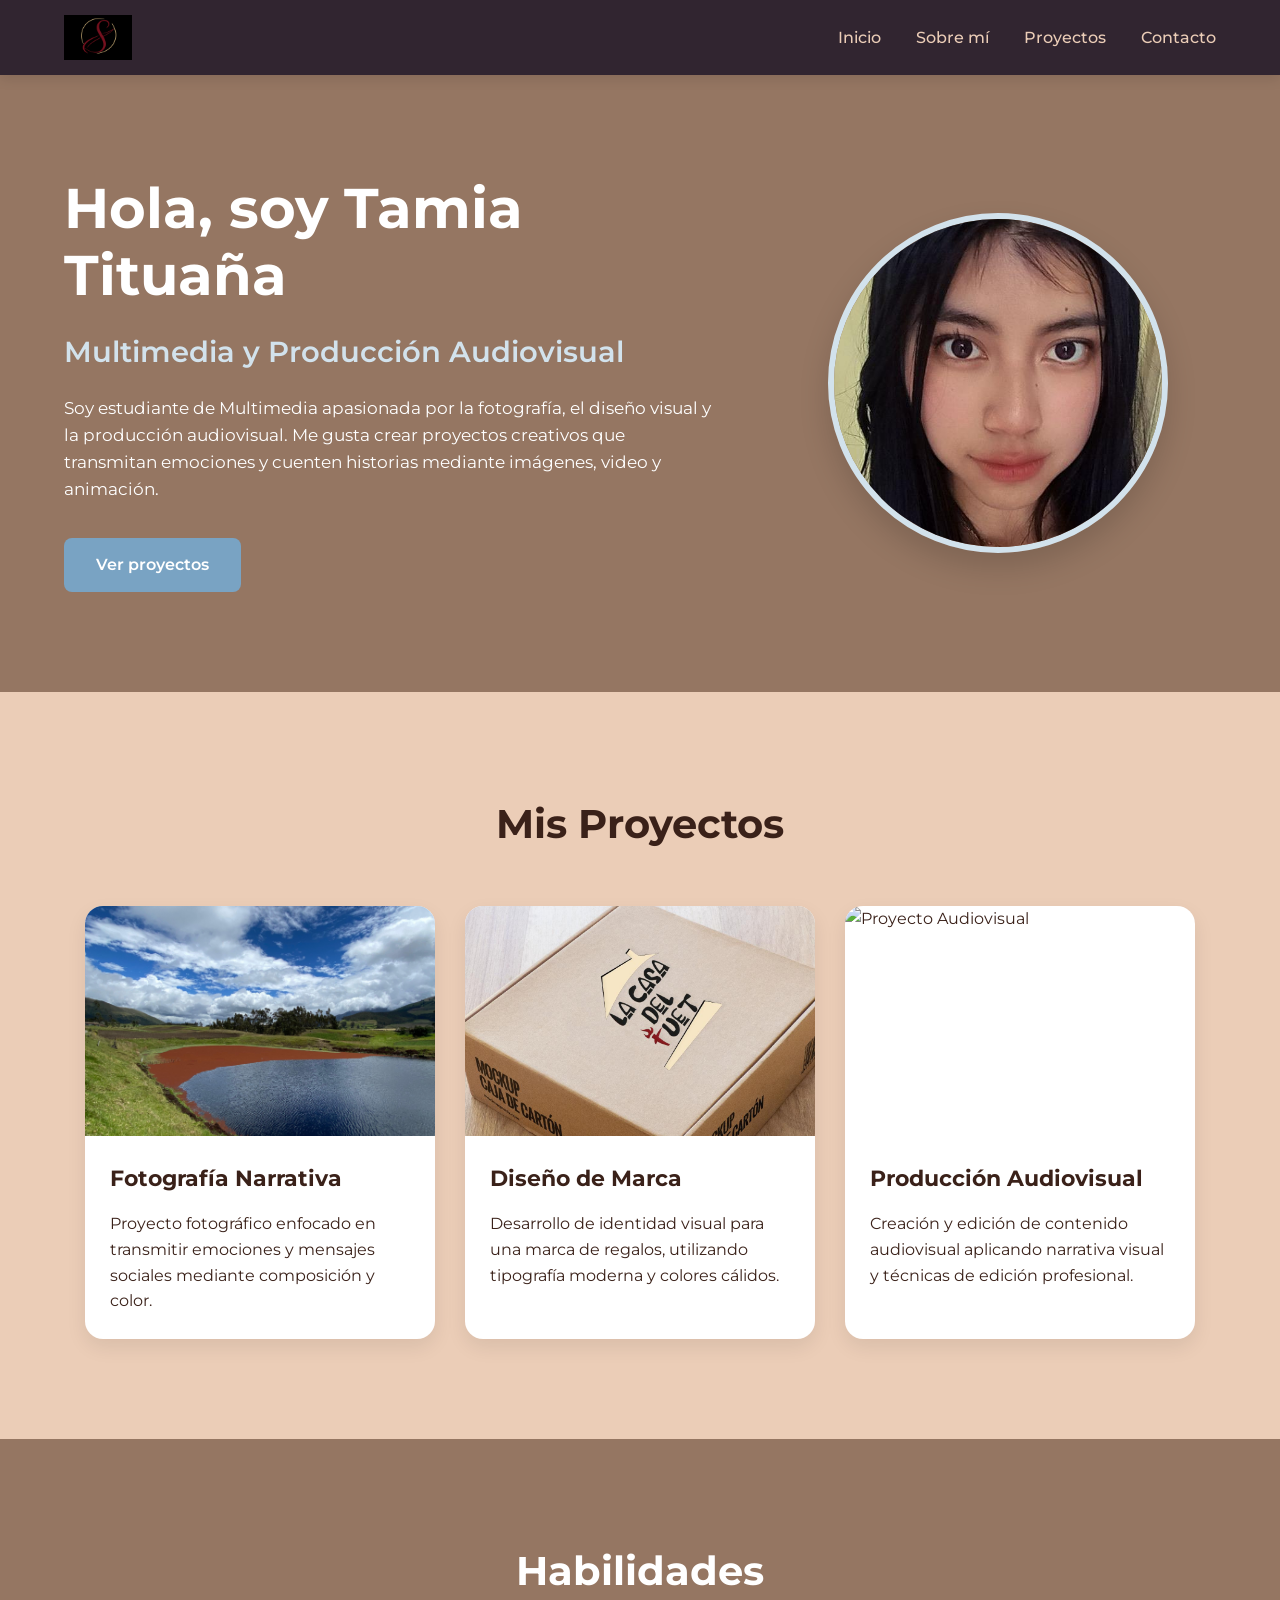
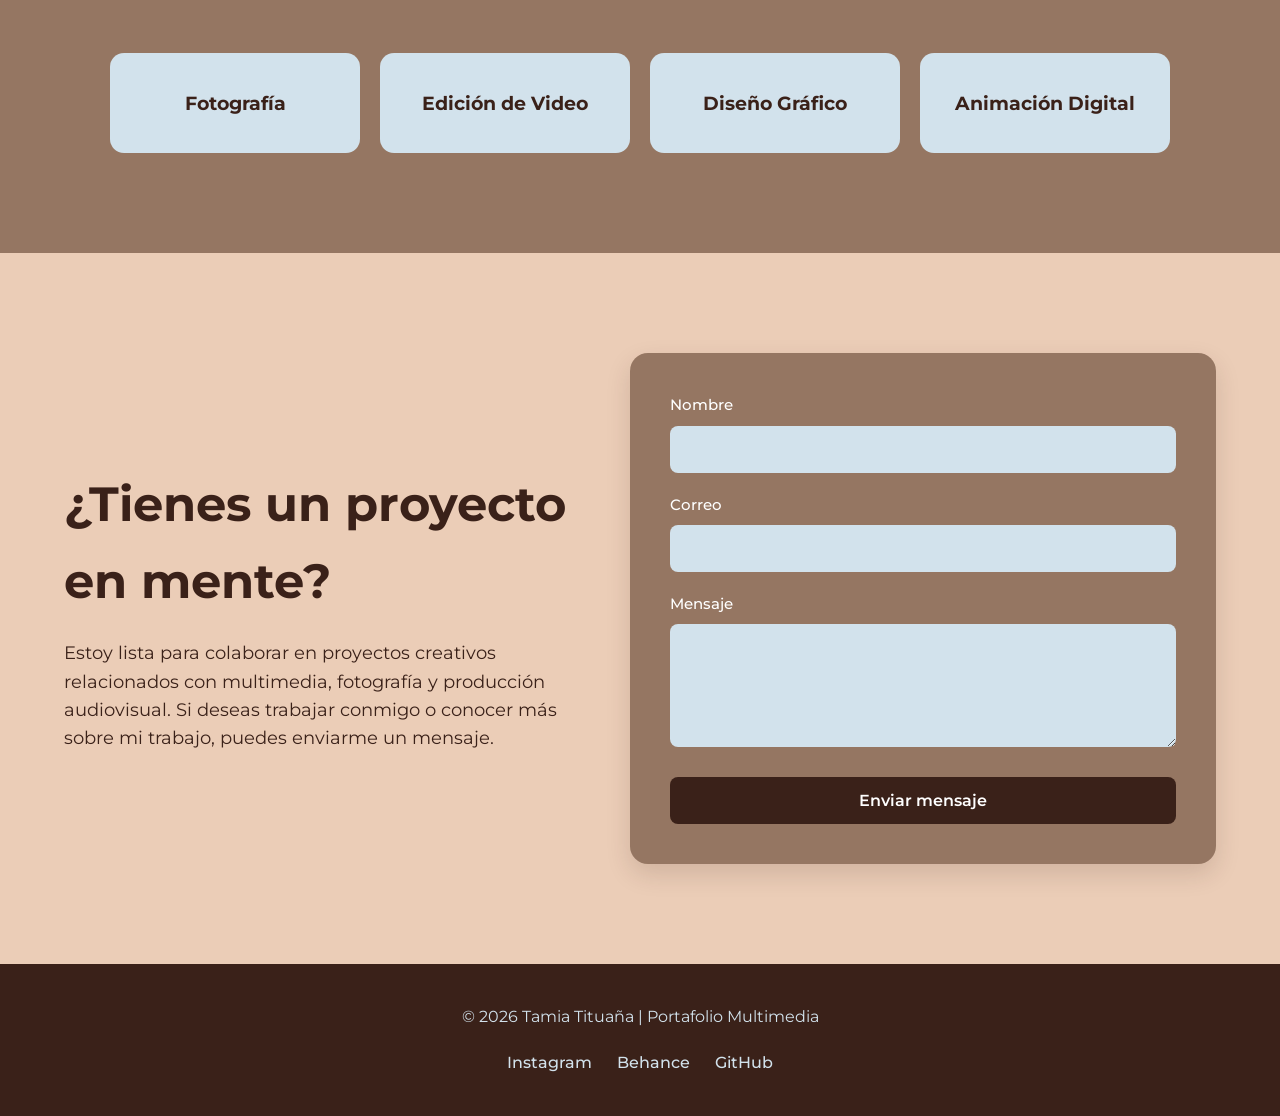
==== commit be4aa447: "pagina2" ====
--- a/index.html
+++ b/index.html
@@ -1,187 +1,183 @@
-<!DOCTYPE html>
-<html lang="es">
-<head>
-    <meta charset="UTF-8">
-    <meta name="viewport" content="width=device-width, initial-scale=1.0">
-    <title>Portafolio Personal - Tamia Tituaña</title>
-
-    <link rel="preconnect" href="https://fonts.googleapis.com">
-    <link rel="preconnect" href="https://fonts.gstatic.com" crossorigin>
-    <link href="https://fonts.googleapis.com/css2?family=Montserrat:wght@300;400;500;600;700&display=swap" rel="stylesheet">
-
-    <link rel="stylesheet" href="css/style.css">
-</head>
-<body>
-
-    <header>
-        <div class="container header-container">
-
-            <div class="logo">
-                <a href="#inicio">
-                    <img src="img/logo.png" alt="Smile Logo">
-                </a>
-            </div>
-
-            <nav>
-                <ul class="nav-links">
-                    <li><a href="#inicio">Inicio</a></li>
-                    <li><a href="#sobre-mi">Sobre mí</a></li>
-                    <li><a href="#proyectos">Proyectos</a></li>
-                    <li><a href="#contacto">Contacto</a></li>
-                </ul>
-            </nav>
-
-        </div>
-    </header>
-
-    <main>
-
-        <section class="hero" id="inicio">
-            <div class="container hero-content">
-
-                <div class="hero-text">
-                    <h1>Hola, soy Tamia Tituaña</h1>
-                    <h2>Multimedia y Producción Audiovisual</h2>
-                    <p>
-                        Soy estudiante de Multimedia apasionada por la fotografía,
-                        el diseño visual y la producción audiovisual. Me gusta crear
-                        proyectos creativos que transmitan emociones y cuenten historias
-                        mediante imágenes, video y animación.
-                    </p>
-                    <a href="#proyectos" class="btn">Ver proyectos</a>
-                </div>
-
-                <div class="hero-image">
-                    <img src="img/perfil.jpeg" alt="Foto de perfil de Tamia Tituaña">
-                </div>
-
-            </div>
-        </section>
-
-        <section class="projects" id="proyectos">
-            <div class="container">
-
-                <div class="section-title">
-                    <h2>Mis Proyectos</h2>
-                </div>
-
-                <div class="projects-grid">
-
-                    <article class="project-card">
-                        <img src="img/foto.jpeg" alt="Proyecto Fotografía Narrativa">
-                        <div class="project-content">
-                            <h3>Fotografía Narrativa</h3>
-                            <p>
-                                Proyecto fotográfico enfocado en transmitir emociones
-                                y mensajes sociales mediante composición y color.
-                            </p>
-                        </div>
-                    </article>
-
-                    <article class="project-card">
-                        <img src="img/fut.png" alt="Proyecto Diseño de Marca">
-                        <div class="project-content">
-                            <h3>Diseño de Marca</h3>
-                            <p>
-                                Desarrollo de identidad visual para una marca de regalos,
-                                utilizando tipografía moderna y colores cálidos.
-                            </p>
-                        </div>
-                    </article>
-<article class="project-card">
-    
-    <video controls muted autoplay loop playsinline class="project-video">
-        <source src="img/video.mp4" type="video/mp4">
-        Tu navegador no soporta la reproducción de este video. Revise la ruta del archivo.
-    </video>
-
-    <div class="project-content">
-        <h3>Producción Audiovisual</h3>
-        <p>
-            Creación y edición de contenido audiovisual aplicando
-            narrativa visual y técnicas de edición profesional.
-        </p>
-    </div>
-</article>
-
-                </div>
-
-            </div>
-        </section>
-
-        <section class="skills" id="sobre-mi">
-            <div class="container">
-
-                <div class="section-title">
-                    <h2>Habilidades</h2>
-                </div>
-
-                <div class="skills-grid">
-                    <div class="skill-card">
-                        <h3>Fotografía</h3>
-                    </div>
-                    <div class="skill-card">
-                        <h3>Edición de Video</h3>
-                    </div>
-                    <div class="skill-card">
-                        <h3>Diseño Gráfico</h3>
-                    </div>
-                    <div class="skill-card">
-                        <h3>Animación Digital</h3>
-                    </div>
-                </div>
-
-            </div>
-        </section>
-
-        <section id="contacto" class="contact">
-            <div class="container contact-container">
-                
-                <div class="contact-text">
-                    <h2>¿Tienes un proyecto en mente?</h2>
-                    <p>
-                        Estoy lista para colaborar en proyectos creativos relacionados
-                        con multimedia, fotografía y producción audiovisual.
-                        Si deseas trabajar conmigo o conocer más sobre mi trabajo,
-                        puedes enviarme un mensaje.
-                    </p>
-                </div>
-
-                <div class="contact-form">
-                    <form action="https://formspree.io/f/xojbgrpn" method="POST">
-                        <div class="form-group">
-                            <label for="name">Nombre</label>
-                            <input type="text" id="name" name="name" required>
-                        </div>
-                        <div class="form-group">
-                            <label for="email">Correo</label>
-                            <input type="email" id="email" name="email" required>
-                        </div>
-                        <div class="form-group">
-                            <label for="message">Mensaje</label>
-                            <textarea id="message" name="message" rows="5" required></textarea>
-                        </div>
-                        <button type="submit" class="btn-submit">Enviar mensaje</button>
-                    </form>
-                </div>
-
-            </div>
-        </section>
-    </main>
-
-   <!-- Pie de página con tus redes sociales profesionales -->
-    <footer>
-        <div class="container footer-content">
-            <p>© 2026 Tamia Tituaña | Portafolio Multimedia</p>
-            
-            <!-- Enlaces directos a tus redes personales -->
-            <div class="social-links">
-                <a href="https://www.instagram.com/_tamii._.7?igsh=NnQ3a2lkMWl3NjB6" target="_blank" rel="noopener noreferrer">Instagram</a>
-                <a href="https://www.behance.net/tamiatituaa" target="_blank" rel="noopener noreferrer">Behance</a>
-                <a href="https://github.com/tamia99titu-boop" target="_blank" rel="noopener noreferrer">GitHub</a>
-            </div>
-        </div>
-    </footer>
-
-</body>
+<!DOCTYPE html>
+<html lang="es">
+<head>
+    <meta charset="UTF-8">
+    <meta name="viewport" content="width=device-width, initial-scale=1.0">
+    <title>Portafolio Personal - Tamia Tituaña</title>
+
+    <link rel="preconnect" href="https://fonts.googleapis.com">
+    <link rel="preconnect" href="https://fonts.gstatic.com" crossorigin>
+    <link href="https://fonts.googleapis.com/css2?family=Montserrat:wght@300;400;500;600;700&display=swap" rel="stylesheet">
+
+    <link rel="stylesheet" href="css/style.css">
+</head>
+<body>
+
+    <header>
+        <div class="container header-container">
+
+            <div class="logo">
+                <a href="#inicio">
+                    <img src="img/ligo.jpeg" alt="Smile Logo">
+                </a>
+            </div>
+
+            <nav>
+                <ul class="nav-links">
+                    <li><a href="#inicio">Inicio</a></li>
+                    <li><a href="#sobre-mi">Sobre mí</a></li>
+                    <li><a href="#proyectos">Proyectos</a></li>
+                    <li><a href="#contacto">Contacto</a></li>
+                </ul>
+            </nav>
+
+        </div>
+    </header>
+
+    <main>
+
+        <section class="hero" id="inicio">
+            <div class="container hero-content">
+
+                <div class="hero-text">
+                    <h1>Hola, soy Tamia Tituaña</h1>
+                    <h2>Multimedia y Producción Audiovisual</h2>
+                    <p>
+                        Soy estudiante de Multimedia apasionada por la fotografía,
+                        el diseño visual y la producción audiovisual. Me gusta crear
+                        proyectos creativos que transmitan emociones y cuenten historias
+                        mediante imágenes, video y animación.
+                    </p>
+                    <a href="#proyectos" class="btn">Ver proyectos</a>
+                </div>
+
+                <div class="hero-image">
+                    <img src="img/yo.jpeg" alt="Foto de perfil de Tamia Tituaña">
+                </div>
+
+            </div>
+        </section>
+
+        <section class="projects" id="proyectos">
+            <div class="container">
+
+                <div class="section-title">
+                    <h2>Mis Proyectos</h2>
+                </div>
+
+                <div class="projects-grid">
+
+                    <article class="project-card">
+                        <img src="img/foto.jpeg"Proyecto Fotografía Narrativa">
+                        <div class="project-content">
+                            <h3>Fotografía Narrativa</h3>
+                            <p>
+                                Proyecto fotográfico enfocado en transmitir emociones
+                                y mensajes sociales mediante composición y color.
+                            </p>
+                        </div>
+                    </article>
+
+                    <article class="project-card">
+                        <img src="img/fut.jpeg" alt="Proyecto Diseño de Marca">
+                        <div class="project-content">
+                            <h3>Diseño de Marca</h3>
+                            <p>
+                                Desarrollo de identidad visual para una marca de regalos,
+                                utilizando tipografía moderna y colores cálidos.
+                            </p>
+                        </div>
+                    </article>
+
+                    <article class="project-card">
+                        <img src="img/video.mp4" alt="Proyecto Audiovisual">
+                        <div class="project-content">
+                            <h3>Producción Audiovisual</h3>
+                            <p>
+                                Creación y edición de contenido audiovisual aplicando
+                                narrativa visual y técnicas de edición profesional.
+                            </p>
+                        </div>
+                    </article>
+
+                </div>
+
+            </div>
+        </section>
+
+        <section class="skills" id="sobre-mi">
+            <div class="container">
+
+                <div class="section-title">
+                    <h2>Habilidades</h2>
+                </div>
+
+                <div class="skills-grid">
+                    <div class="skill-card">
+                        <h3>Fotografía</h3>
+                    </div>
+                    <div class="skill-card">
+                        <h3>Edición de Video</h3>
+                    </div>
+                    <div class="skill-card">
+                        <h3>Diseño Gráfico</h3>
+                    </div>
+                    <div class="skill-card">
+                        <h3>Animación Digital</h3>
+                    </div>
+                </div>
+
+            </div>
+        </section>
+
+        <section id="contacto" class="contact">
+            <div class="container contact-container">
+                
+                <div class="contact-text">
+                    <h2>¿Tienes un proyecto en mente?</h2>
+                    <p>
+                        Estoy lista para colaborar en proyectos creativos relacionados
+                        con multimedia, fotografía y producción audiovisual.
+                        Si deseas trabajar conmigo o conocer más sobre mi trabajo,
+                        puedes enviarme un mensaje.
+                    </p>
+                </div>
+
+                <div class="contact-form">
+                    <form action="https://formspree.io/f/xojbgrpn" method="POST">
+                        <div class="form-group">
+                            <label for="name">Nombre</label>
+                            <input type="text" id="name" name="name" required>
+                        </div>
+                        <div class="form-group">
+                            <label for="email">Correo</label>
+                            <input type="email" id="email" name="email" required>
+                        </div>
+                        <div class="form-group">
+                            <label for="message">Mensaje</label>
+                            <textarea id="message" name="message" rows="5" required></textarea>
+                        </div>
+                        <button type="submit" class="btn-submit">Enviar mensaje</button>
+                    </form>
+                </div>
+
+            </div>
+        </section>
+    </main>
+
+    <!-- Pie de página con tus redes sociales profesionales -->
+    <footer>
+        <div class="container footer-content">
+            <p>© 2026 Tamia Tituaña | Portafolio Multimedia</p>
+            
+            <!-- Enlaces directos a tus redes (Reemplaza el '#' con tu link real) -->
+            <div class="social-links">
+                <a href="https://www.instagram.com/TU_USUARIO" target="_blank" rel="noopener noreferrer">Instagram</a>
+                <a href="https://www.behance.net/TU_USUARIO" target="_blank" rel="noopener noreferrer">Behance</a>
+                <a href="https://github.com/TU_USUARIO" target="_blank" rel="noopener noreferrer">GitHub</a>
+            </div>
+        </div>
+    </footer>
+
+</body>
 </html>
--- a/css/style.css
+++ b/css/style.css
@@ -1,471 +1,429 @@
-/* ==========================================================================
-   1. Estilos Generales y Base
-   ========================================================================== */
-* {
-    margin: 0;
-    padding: 0;
-    box-sizing: border-box;
-}
-
-body {
-    font-family: 'Montserrat', sans-serif;
-    color: #3A2119;
-    line-height: 1.6;
-}
-
-/* Clase reutilizable para centrar y limitar el ancho del contenido */
-.container {
-    width: 90%;
-    max-width: 1200px;
-    margin: 0 auto;
-}
-
-/* Estilo reutilizable para títulos de sección */
-.section-title {
-    text-align: center;
-    margin-bottom: 50px;
-}
-
-.section-title h2 {
-    font-size: 2.5rem;
-    font-weight: 700;
-}
-
-/* ==========================================================================
-   2. Encabezado / Barra de Navegación (Superior Izquierda/Derecha)
-   ========================================================================== */
-header {
-    background-color: #312530; /* Fondo oscuro refinado de tu paleta */
-    padding: 15px 0;
-    position: sticky;
-    top: 0;
-    z-index: 100;
-    box-shadow: 0 4px 12px rgba(0, 0, 0, 0.1);
-}
-
-.header-container {
-    display: flex;
-    justify-content: space-between;
-    align-items: center;
-}
-
-/* Contenedor del Logo - Extremo Izquierdo */
-.logo a {
-    display: flex;
-    align-items: center;
-}
-
-.logo img {
-    height: 45px; /* Altura estilizada para no romper la barra */
-    width: auto;  /* Mantiene la proporción original de la marca sin deformarla */
-    object-fit: contain;
-    transition: transform 0.3s ease;
-}
-
-.logo img:hover {
-    transform: scale(1.05);
-}
-
-/* Menú de Navegación - Extremo Derecho */
-.nav-links {
-    display: flex;
-    list-style: none;
-    gap: 35px; /* Espaciado elegante entre opciones */
-}
-
-.nav-links a {
-    text-decoration: none;
-    color: #EBCDB7; /* Color beige claro para una lectura suave */
-    font-size: 1rem;
-    font-weight: 500;
-    transition: color 0.3s ease;
-}
-
-.nav-links a:hover {
-    color: #FFFFFF; /* Cambia a blanco puro al pasar el cursor */
-}
-
-/* ==========================================================================
-   3. Sección Principal (Hero) - Foto y Presentación Balanceada
-   ========================================================================== */
-.hero {
-    background-color: #957662; /* Color café de fondo */
-    padding: 100px 0;
-    display: flex;
-    align-items: center;
-}
-
-.hero-content {
-    display: flex;
-    align-items: center; /* Alinea los centros horizontales de texto y foto */
-    justify-content: space-between;
-    gap: 60px;
-    flex-wrap: wrap;
-}
-
-.hero-text {
-    flex: 1.2; /* Le da un poco más de peso visual al bloque de texto */
-    min-width: 300px;
-}
-
-.hero-text h1 {
-    font-size: 3.5rem;
-    line-height: 1.2;
-    margin-bottom: 20px;
-    color: #FFFFFF;
-}
-
-.hero-text h2 {
-    font-size: 1.8rem;
-    margin-bottom: 20px;
-    color: #D2E2EC;
-    font-weight: 600;
-}
-
-.hero-text p {
-    margin-bottom: 35px;
-    color: #FFFFFF;
-    font-size: 1.05rem;
-}
-
-/* Botón reutilizable para llamadas a la acción */
-.btn {
-    display: inline-block;
-    background-color: #79A3C3;
-    color: #FFFFFF;
-    padding: 14px 32px;
-    text-decoration: none;
-    border-radius: 8px;
-    transition: 0.3s;
-    border: none;
-    cursor: pointer;
-    font-weight: 600;
-}
-
-.btn:hover {
-    transform: translateY(-3px);
-    opacity: 0.9;
-}
-
-/* Contenedor e Imagen de perfil circular */
-.hero-image {
-    flex: 0.8;
-    display: flex;
-    justify-content: center;
-    align-items: center;
-    min-width: 300px;
-}
-
-.hero-image img {
-    width: 340px;  /* Tamaño calibrado para no competir con el texto */
-    height: 340px; /* Relación 1:1 exacta para el círculo perfecto */
-    border-radius: 50%;
-    object-fit: cover; /* Evita que tus facciones se estiren o deformen */
-    border: 6px solid #D2E2EC; /* Borde azul suave corporativo */
-    box-shadow: 0 15px 30px rgba(0, 0, 0, 0.15);
-    transition: transform 0.4s ease;
-}
-
-.hero-image img:hover {
-    transform: scale(1.03) rotate(1deg);
-}
-
-/* ==========================================================================
-   4. Sección de Proyectos (Tarjetas de Fotos y Video)
-   ========================================================================== */
-.projects {
-    background-color: #EBCDB7;
-    padding: 100px 0;
-}
-
-.projects-grid {
-    display: flex;
-    gap: 30px;
-    flex-wrap: wrap;
-    justify-content: center;
-}
-
-.project-card {
-    background-color: #FFFFFF;
-    border-radius: 18px;
-    overflow: hidden;
-    width: 350px;
-    box-shadow: 0 8px 20px rgba(0, 0, 0, 0.08);
-    transition: 0.3s;
-}
-
-.project-card:hover {
-    transform: translateY(-10px);
-}
-
-/* Ajuste proporcional de imágenes de proyectos */
-.project-card img {
-    width: 100%;
-    height: 230px;
-    object-fit: cover;
-    display: block;
-}
-
-/* Estilos especiales para que el video encaje perfectamente en la tarjeta */
-.project-video {
-    width: 100%;
-    height: 230px;         /* Mantiene la misma altura que las tarjetas de fotos */
-    object-fit: contain;   /* ¡La clave! Cambiamos 'cover' por 'contain' para mostrar todo el video sin recortes */
-    background-color: #312530; /* Fondo oscuro estético para rellenar si quedan franjas a los lados */
-    display: block;
-}
-
-/* Soporte alternativo por si usas un iframe incrustado de YouTube */
-.video-container {
-    position: relative;
-    width: 100%;
-    height: 230px;
-}
-
-.video-container iframe {
-    width: 100%;
-    height: 100%;
-    border: none;
-}
-
-.project-content {
-    padding: 25px;
-}
-
-.project-content h3 {
-    margin-bottom: 15px;
-    font-size: 1.4rem;
-    color: #3A2119;
-}
-
-/* ==========================================================================
-   5. Sección de Habilidades (Skills)
-   ========================================================================== */
-.skills {
-    background-color: #957662;
-    padding: 100px 0;
-}
-
-.skills .section-title h2 {
-    color: #FFFFFF;
-}
-
-.skills-grid {
-    display: flex;
-    gap: 20px;
-    justify-content: center;
-    flex-wrap: wrap;
-}
-
-.skill-card {
-    background-color: #D2E2EC;
-    padding: 35px 25px;
-    border-radius: 14px;
-    width: 250px;
-    text-align: center;
-    transition: 0.3s;
-}
-
-.skill-card h3 {
-    color: #3A2119;
-    font-size: 1.2rem;
-}
-
-.skill-card:hover {
-    transform: scale(1.05);
-}
-
-/* ==========================================================================
-   6. Sección de Contacto (Estructura en 2 Columnas y Tarjeta)
-   ========================================================================== */
-.contact {
-    background-color: #EBCDB7; /* Fondo beige general de la sección */
-    padding: 100px 0;
-}
-
-.contact-container {
-    display: flex;
-    gap: 60px;
-    align-items: center;
-    flex-wrap: wrap;
-}
-
-/* Columna de Texto Motivacional (Izquierda) */
-.contact-text {
-    flex: 1;
-    min-width: 300px;
-}
-
-.contact-text h2 {
-    font-size: 3rem;
-    margin-bottom: 20px;
-    color: #3A2119;
-    font-weight: 700;
-}
-
-.contact-text p {
-    color: #3A2119;
-    font-size: 1.1rem;
-}
-
-/* Columna del Formulario - Contenedor Tarjeta Flotante (Derecha) */
-.contact-form {
-    flex: 1;
-    min-width: 320px;
-    background-color: #957662; /* Color café oscuro para la caja contenedora */
-    padding: 40px;
-    border-radius: 18px;
-    box-shadow: 0 10px 25px rgba(58, 33, 25, 0.15);
-}
-
-.contact-form form {
-    display: flex;
-    flex-direction: column;
-    gap: 20px;
-}
-
-.form-group {
-    display: flex;
-    flex-direction: column;
-    gap: 8px;
-}
-
-.contact-form label {
-    color: #FFFFFF;
-    font-weight: 500;
-    font-size: 0.95rem;
-}
-
-/* Inputs y Textarea estilizados con tu tono azul suave */
-.contact-form input,
-.contact-form textarea {
-    padding: 14px;
-    border: none;
-    border-radius: 8px;
-    font-family: 'Montserrat', sans-serif;
-    font-size: 1rem;
-    background-color: #D2E2EC; /* Azul claro para excelente contraste interno */
-    color: #3A2119;
-    outline: none;
-    transition: 0.3s;
-    width: 100%;
-}
-
-/* Animación cuando el usuario hace clic para escribir */
-.contact-form input:focus,
-.contact-form textarea:focus {
-    background-color: #FFFFFF;
-    box-shadow: 0 0 0 3px #79A3C3;
-}
-
-/* Botón de Enviar Mensaje */
-.btn-submit {
-    background-color: #3A2119; /* Tono oscuro para jerarquía */
-    color: #FFFFFF;
-    padding: 14px;
-    border: none;
-    border-radius: 8px;
-    font-family: 'Montserrat', sans-serif;
-    font-size: 1rem;
-    font-weight: 600;
-    cursor: pointer;
-    transition: 0.3s;
-    margin-top: 10px;
-}
-
-.btn-submit:hover {
-    background-color: #79A3C3; /* Cambio suave al azul de acento */
-    transform: translateY(-2px);
-}
-
-/* ==========================================================================
-   7. Pie de Página (Footer)
-   ========================================================================== */
-footer {
-    background-color: #3A2119;
-    padding: 40px 0;
-    text-align: center;
-}
-
-.footer-content {
-    display: flex;
-    flex-direction: column;
-    gap: 20px;
-}
-
-.footer-content p {
-    color: #D2E2EC;
-}
-
-.social-links {
-    display: flex;
-    justify-content: center;
-    gap: 25px;
-}
-
-.social-links a {
-    text-decoration: none;
-    color: #D2E2EC;
-    transition: 0.3s;
-    font-weight: 500;
-}
-
-.social-links a:hover {
-    color: #79A3C3;
-}
-
-/* ==========================================================================
-   8. Adaptación Responsive (Pantallas Medianas y Teléfonos Móviles)
-   ========================================================================== */
-@media (max-width: 900px) {
-    .hero-content,
-    .contact-container {
-        flex-direction: column;
-        text-align: center;
-    }
-
-    .hero-text h1 {
-        font-size: 2.5rem;
-    }
-
-    .contact-text h2 {
-        font-size: 2.2rem;
-    }
-
-    .hero-image img {
-        width: 280px;
-        height: 280px;
-    }
-
-    .nav-links {
-        gap: 20px;
-    }
-}
-
-@media (max-width: 600px) {
-    .header-container {
-        flex-direction: column;
-        gap: 20px;
-    }
-
-    .nav-links {
-        flex-wrap: wrap;
-        justify-content: center;
-        gap: 15px;
-    }
-
-    .hero, 
-    .projects, 
-    .skills, 
-    .contact {
-        padding: 60px 0;
-    }
-
-    .hero-text h1 {
-        font-size: 2rem;
-    }
-
-    .section-title h2 {
-        font-size: 2rem;
-    }
+/* Estilos generales aplicados a toda la página
+*/
+* {
+    margin: 0;
+    padding: 0;
+    box-sizing: border-box;
+}
+
+body {
+    font-family: 'Montserrat', sans-serif;
+    color: #3A2119;
+    line-height: 1.6;
+}
+
+/* Clase de centrado y ancho máximo general */
+.container {
+    width: 90%;
+    max-width: 1200px;
+    margin: 0 auto;
+}
+
+/* Títulos de sección estándar */
+.section-title {
+    text-align: center;
+    margin-bottom: 50px;
+}
+
+.section-title h2 {
+    font-size: 2.5rem;
+    font-weight: 700;
+}
+
+/* Diseño del encabezado principal (Barra superior)
+*/
+header {
+    background-color: #312530; /* Color oscuro refinado */
+    padding: 15px 0;
+    position: sticky;
+    top: 0;
+    z-index: 100;
+    box-shadow: 0 4px 12px rgba(0, 0, 0, 0.1);
+}
+
+.header-container {
+    display: flex;
+    justify-content: space-between;
+    align-items: center;
+}
+
+.logo a {
+    display: flex;
+    align-items: center;
+}
+
+.logo img {
+    height: 45px;
+    width: auto;
+    object-fit: contain;
+    transition: transform 0.3s ease;
+}
+
+.logo img:hover {
+    transform: scale(1.05);
+}
+
+.nav-links {
+    display: flex;
+    list-style: none;
+    gap: 35px;
+}
+
+.nav-links a {
+    text-decoration: none;
+    color: #EBCDB7; /* Beige contrastante */
+    font-size: 1rem;
+    font-weight: 500;
+    transition: color 0.3s ease;
+}
+
+.nav-links a:hover {
+    color: #FFFFFF;
+}
+
+/* Sección principal Hero (Alineación y tamaño de foto corregidos)
+*/
+.hero {
+    background-color: #957662; /* Color café */
+    padding: 100px 0;
+    display: flex;
+    align-items: center;
+}
+
+.hero-content {
+    display: flex;
+    align-items: center; /* Alineación vertical perfecta */
+    justify-content: space-between;
+    gap: 60px;
+    flex-wrap: wrap;
+}
+
+.hero-text {
+    flex: 1.2;
+    min-width: 300px;
+}
+
+.hero-text h1 {
+    font-size: 3.5rem;
+    line-height: 1.2;
+    margin-bottom: 20px;
+    color: #FFFFFF;
+}
+
+.hero-text h2 {
+    font-size: 1.8rem;
+    margin-bottom: 20px;
+    color: #D2E2EC;
+    font-weight: 600;
+}
+
+.hero-text p {
+    margin-bottom: 35px;
+    color: #FFFFFF;
+    font-size: 1.05rem;
+}
+
+/* Botón llamativo */
+.btn {
+    display: inline-block;
+    background-color: #79A3C3;
+    color: #FFFFFF;
+    padding: 14px 32px;
+    text-decoration: none;
+    border-radius: 8px;
+    transition: 0.3s;
+    border: none;
+    cursor: pointer;
+    font-weight: 600;
+}
+
+.btn:hover {
+    transform: translateY(-3px);
+    opacity: 0.9;
+}
+
+.hero-image {
+    flex: 0.8;
+    display: flex;
+    justify-content: center;
+    align-items: center;
+    min-width: 300px;
+}
+
+.hero-image img {
+    width: 340px; /* Tamaño balanceado */
+    height: 340px; /* Proporción 1:1 circular */
+    border-radius: 50%;
+    object-fit: cover;
+    border: 6px solid #D2E2EC; /* Borde azul suave */
+    box-shadow: 0 15px 30px rgba(0, 0, 0, 0.15);
+    transition: transform 0.4s ease;
+}
+
+.hero-image img:hover {
+    transform: scale(1.03) rotate(1deg);
+}
+
+/* Sección de Proyectos
+*/
+.projects {
+    background-color: #EBCDB7;
+    padding: 100px 0;
+}
+
+.projects-grid {
+    display: flex;
+    gap: 30px;
+    flex-wrap: wrap;
+    justify-content: center;
+}
+
+.project-card {
+    background-color: #FFFFFF;
+    border-radius: 18px;
+    overflow: hidden;
+    width: 350px;
+    box-shadow: 0 8px 20px rgba(0, 0, 0, 0.08);
+    transition: 0.3s;
+}
+
+.project-card:hover {
+    transform: translateY(-10px);
+}
+
+.project-card img {
+    width: 100%;
+    height: 230px;
+    object-fit: cover;
+    display: block;
+}
+
+.project-content {
+    padding: 25px;
+}
+
+.project-content h3 {
+    margin-bottom: 15px;
+    font-size: 1.4rem;
+    color: #3A2119;
+}
+
+/* Sección de Habilidades (Skills)
+*/
+.skills {
+    background-color: #957662;
+    padding: 100px 0;
+}
+
+.skills .section-title h2 {
+    color: #FFFFFF;
+}
+
+.skills-grid {
+    display: flex;
+    gap: 20px;
+    justify-content: center;
+    flex-wrap: wrap;
+}
+
+.skill-card {
+    background-color: #D2E2EC;
+    padding: 35px 25px;
+    border-radius: 14px;
+    width: 250px;
+    text-align: center;
+    transition: 0.3s;
+}
+
+.skill-card h3 {
+    color: #3A2119;
+    font-size: 1.2rem;
+}
+
+.skill-card:hover {
+    transform: scale(1.05);
+}
+
+/* Sección de Contacto (Estructura de 2 columnas + Tarjeta de formulario)
+*/
+.contact {
+    background-color: #EBCDB7;
+    padding: 100px 0;
+}
+
+.contact-container {
+    display: flex;
+    gap: 60px;
+    align-items: center;
+    flex-wrap: wrap;
+}
+
+.contact-text {
+    flex: 1;
+    min-width: 300px;
+}
+
+.contact-text h2 {
+    font-size: 3rem;
+    margin-bottom: 20px;
+    color: #3A2119;
+    font-weight: 700;
+}
+
+.contact-text p {
+    color: #3A2119;
+    font-size: 1.1rem;
+}
+
+.contact-form {
+    flex: 1;
+    min-width: 320px;
+    background-color: #957662; /* Caja contenedora estilo tarjeta */
+    padding: 40px;
+    border-radius: 18px;
+    box-shadow: 0 10px 25px rgba(58, 33, 25, 0.15);
+}
+
+.contact-form form {
+    display: flex;
+    flex-direction: column;
+    gap: 20px;
+}
+
+.form-group {
+    display: flex;
+    flex-direction: column;
+    gap: 8px;
+}
+
+.contact-form label {
+    color: #FFFFFF;
+    font-weight: 500;
+    font-size: 0.95rem;
+}
+
+.contact-form input,
+.contact-form textarea {
+    padding: 14px;
+    border: none;
+    border-radius: 8px;
+    font-family: 'Montserrat', sans-serif;
+    font-size: 1rem;
+    background-color: #D2E2EC; /* Campos en azul suave */
+    color: #3A2119;
+    outline: none;
+    transition: 0.3s;
+    width: 100%;
+}
+
+.contact-form input:focus,
+.contact-form textarea:focus {
+    background-color: #FFFFFF;
+    box-shadow: 0 0 0 3px #79A3C3;
+}
+
+.btn-submit {
+    background-color: #3A2119;
+    color: #FFFFFF;
+    padding: 14px;
+    border: none;
+    border-radius: 8px;
+    font-family: 'Montserrat', sans-serif;
+    font-size: 1rem;
+    font-weight: 600;
+    cursor: pointer;
+    transition: 0.3s;
+    margin-top: 10px;
+}
+
+.btn-submit:hover {
+    background-color: #79A3C3;
+    transform: translateY(-2px);
+}
+
+/* Pie de página
+*/
+footer {
+    background-color: #3A2119;
+    padding: 40px 0;
+    text-align: center;
+}
+
+.footer-content {
+    display: flex;
+    flex-direction: column;
+    gap: 20px;
+}
+
+.footer-content p {
+    color: #D2E2EC;
+}
+
+.social-links {
+    display: flex;
+    justify-content: center;
+    gap: 25px;
+}
+
+.social-links a {
+    text-decoration: none;
+    color: #D2E2EC;
+    transition: 0.3s;
+    font-weight: 500;
+}
+
+.social-links a:hover {
+    color: #79A3C3;
+}
+
+/* Adaptación responsive (Mobile First / Media queries)
+*/
+@media (max-width: 900px) {
+    .hero-content,
+    .contact-container {
+        flex-direction: column;
+        text-align: center;
+    }
+
+    .hero-text h1 {
+        font-size: 2.5rem;
+    }
+
+    .contact-text h2 {
+        font-size: 2.2rem;
+    }
+
+    .hero-image img {
+        width: 280px;
+        height: 280px;
+    }
+
+    .nav-links {
+        gap: 20px;
+    }
+}
+
+@media (max-width: 600px) {
+    .header-container {
+        flex-direction: column;
+        gap: 20px;
+    }
+
+    .nav-links {
+        flex-wrap: wrap;
+        justify-content: center;
+        gap: 15px;
+    }
+
+    .hero, .projects, .skills, .contact {
+        padding: 60px 0;
+    }
+
+    .hero-text h1 {
+        font-size: 2rem;
+    }
+
+    .section-title h2 {
+        font-size: 2rem;
+    }
 }
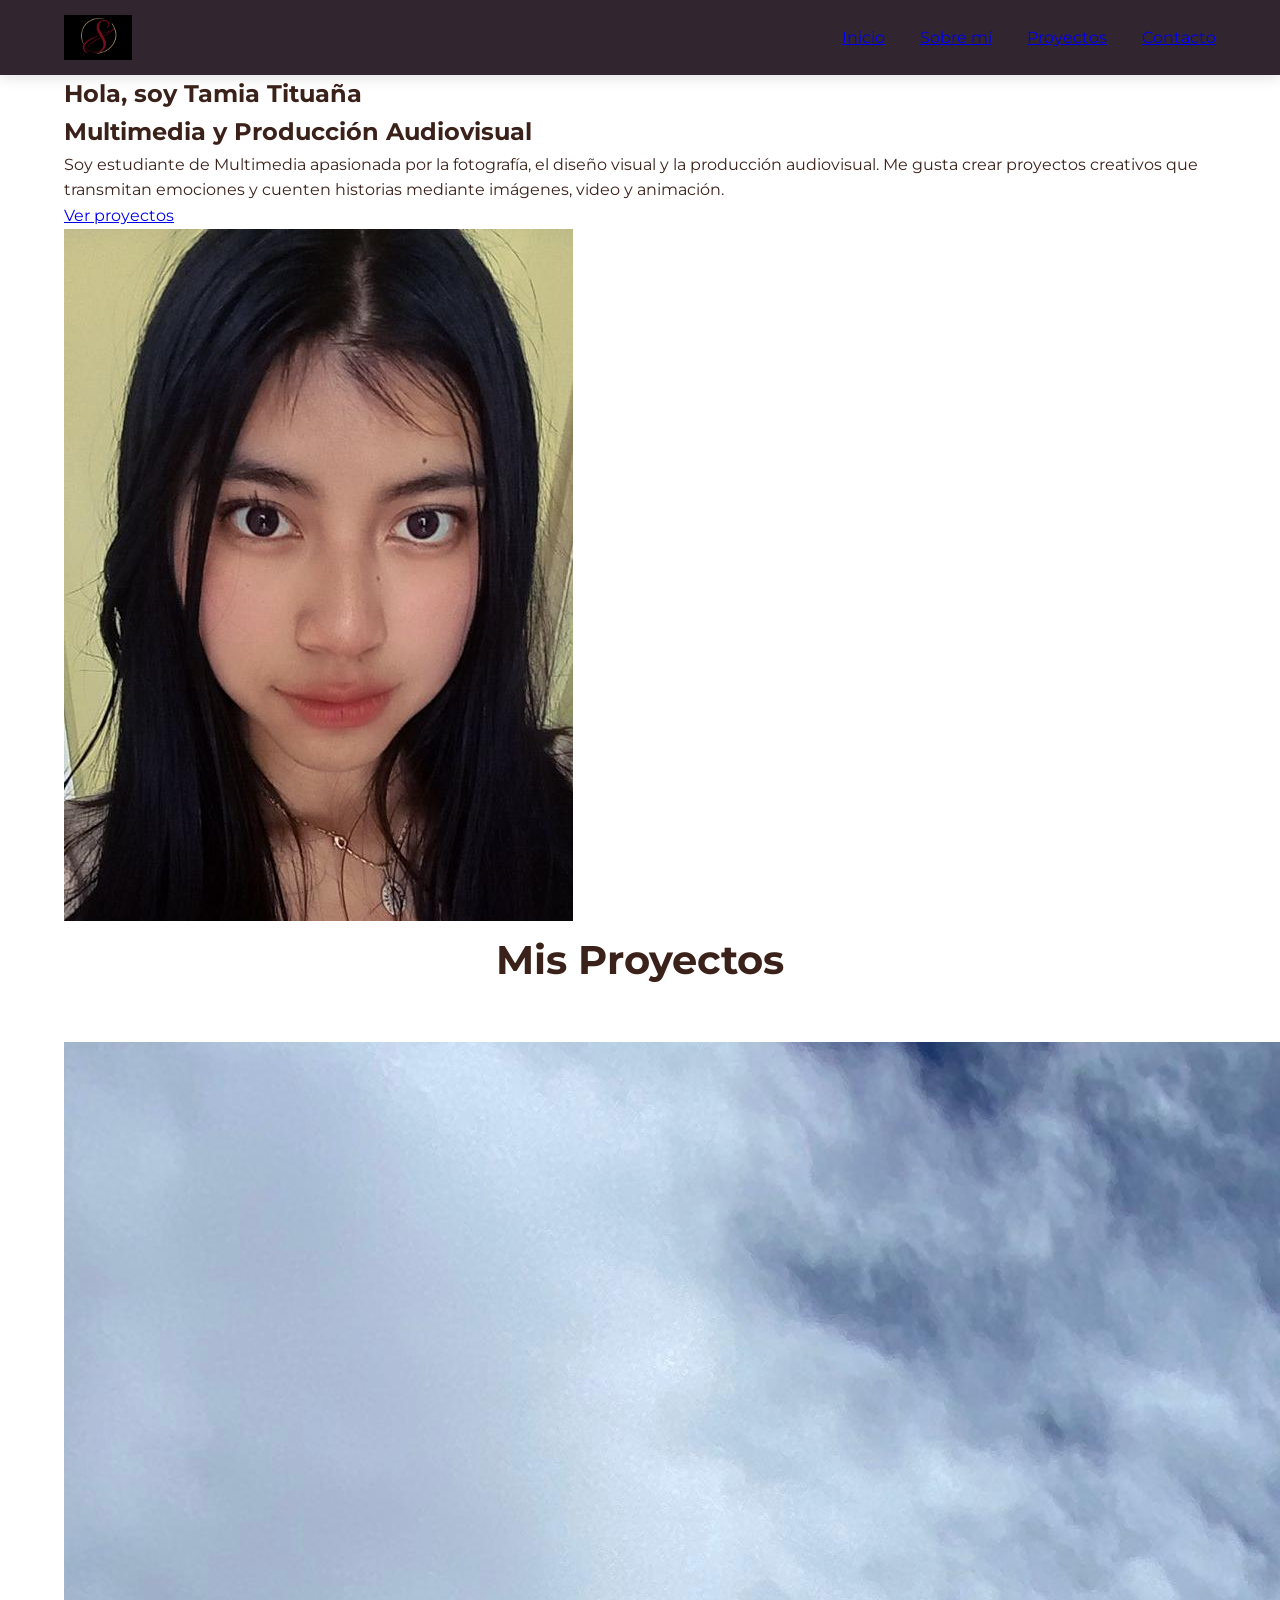
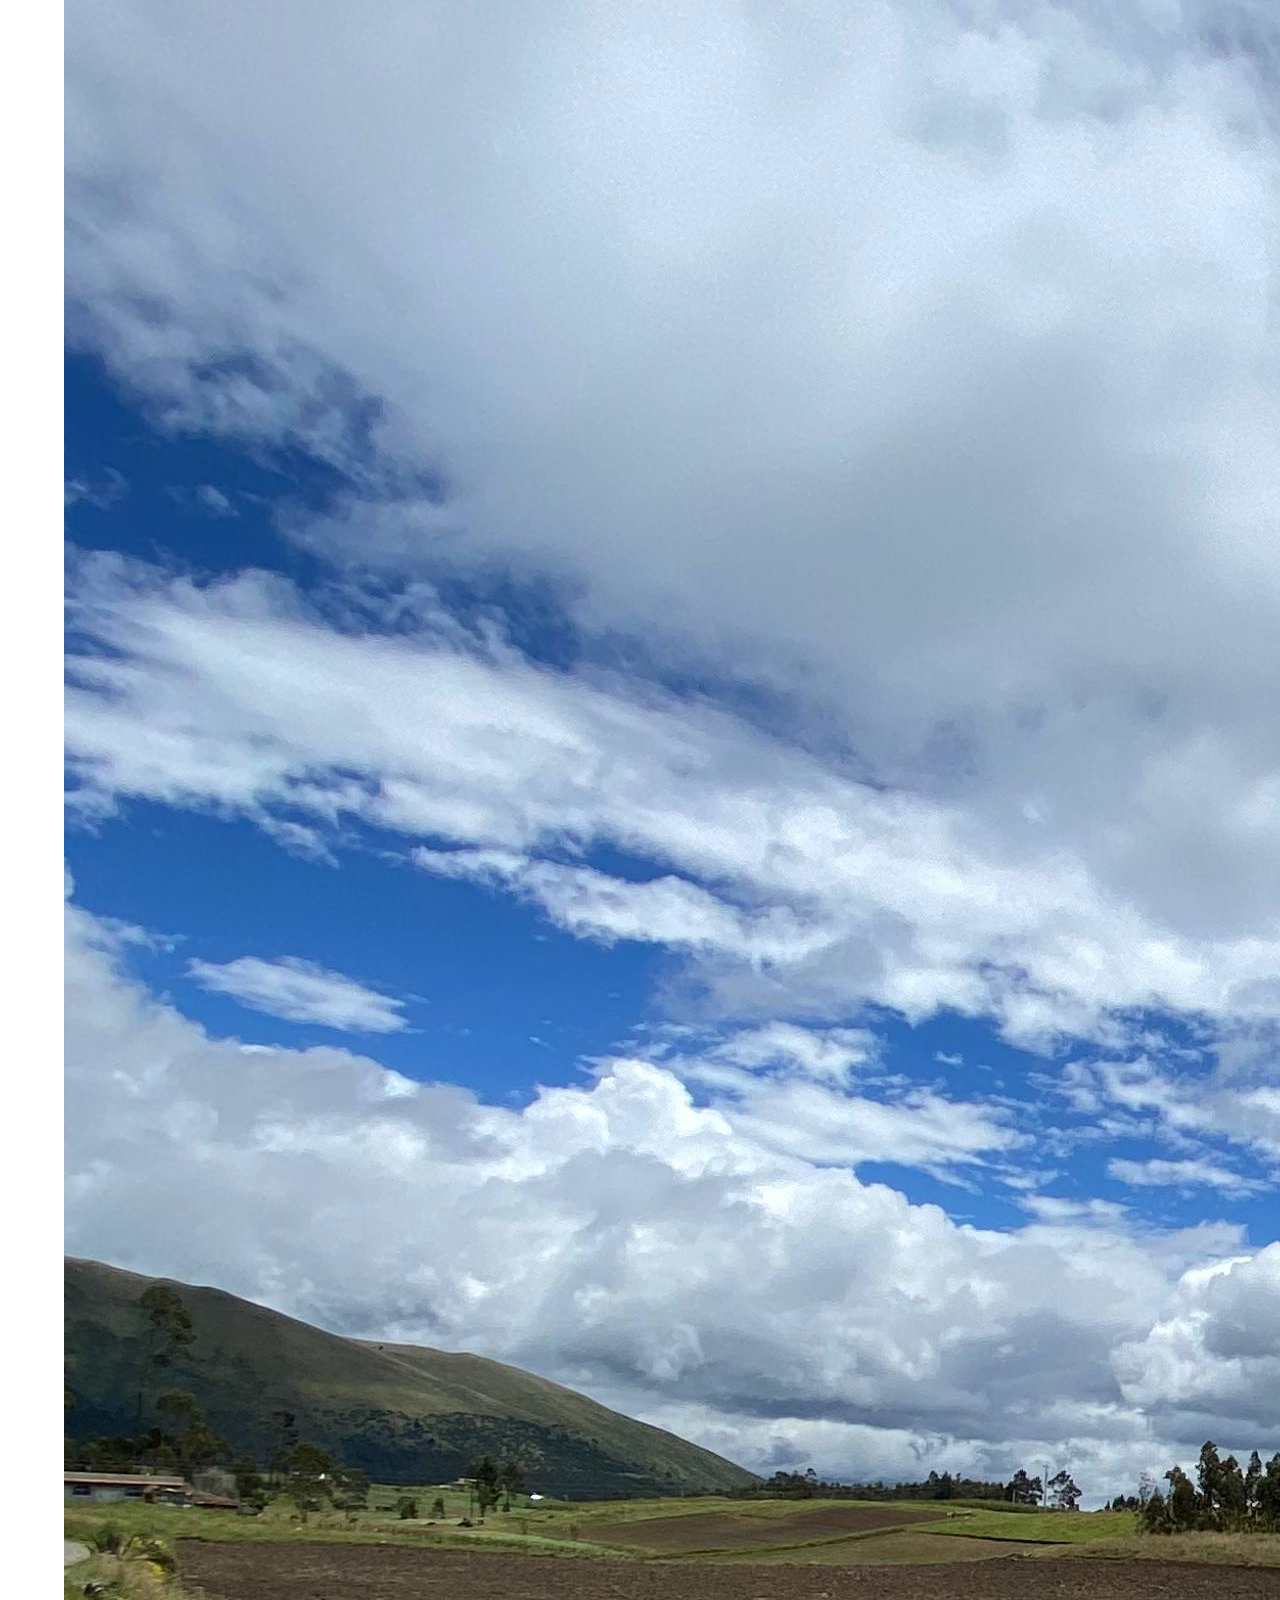
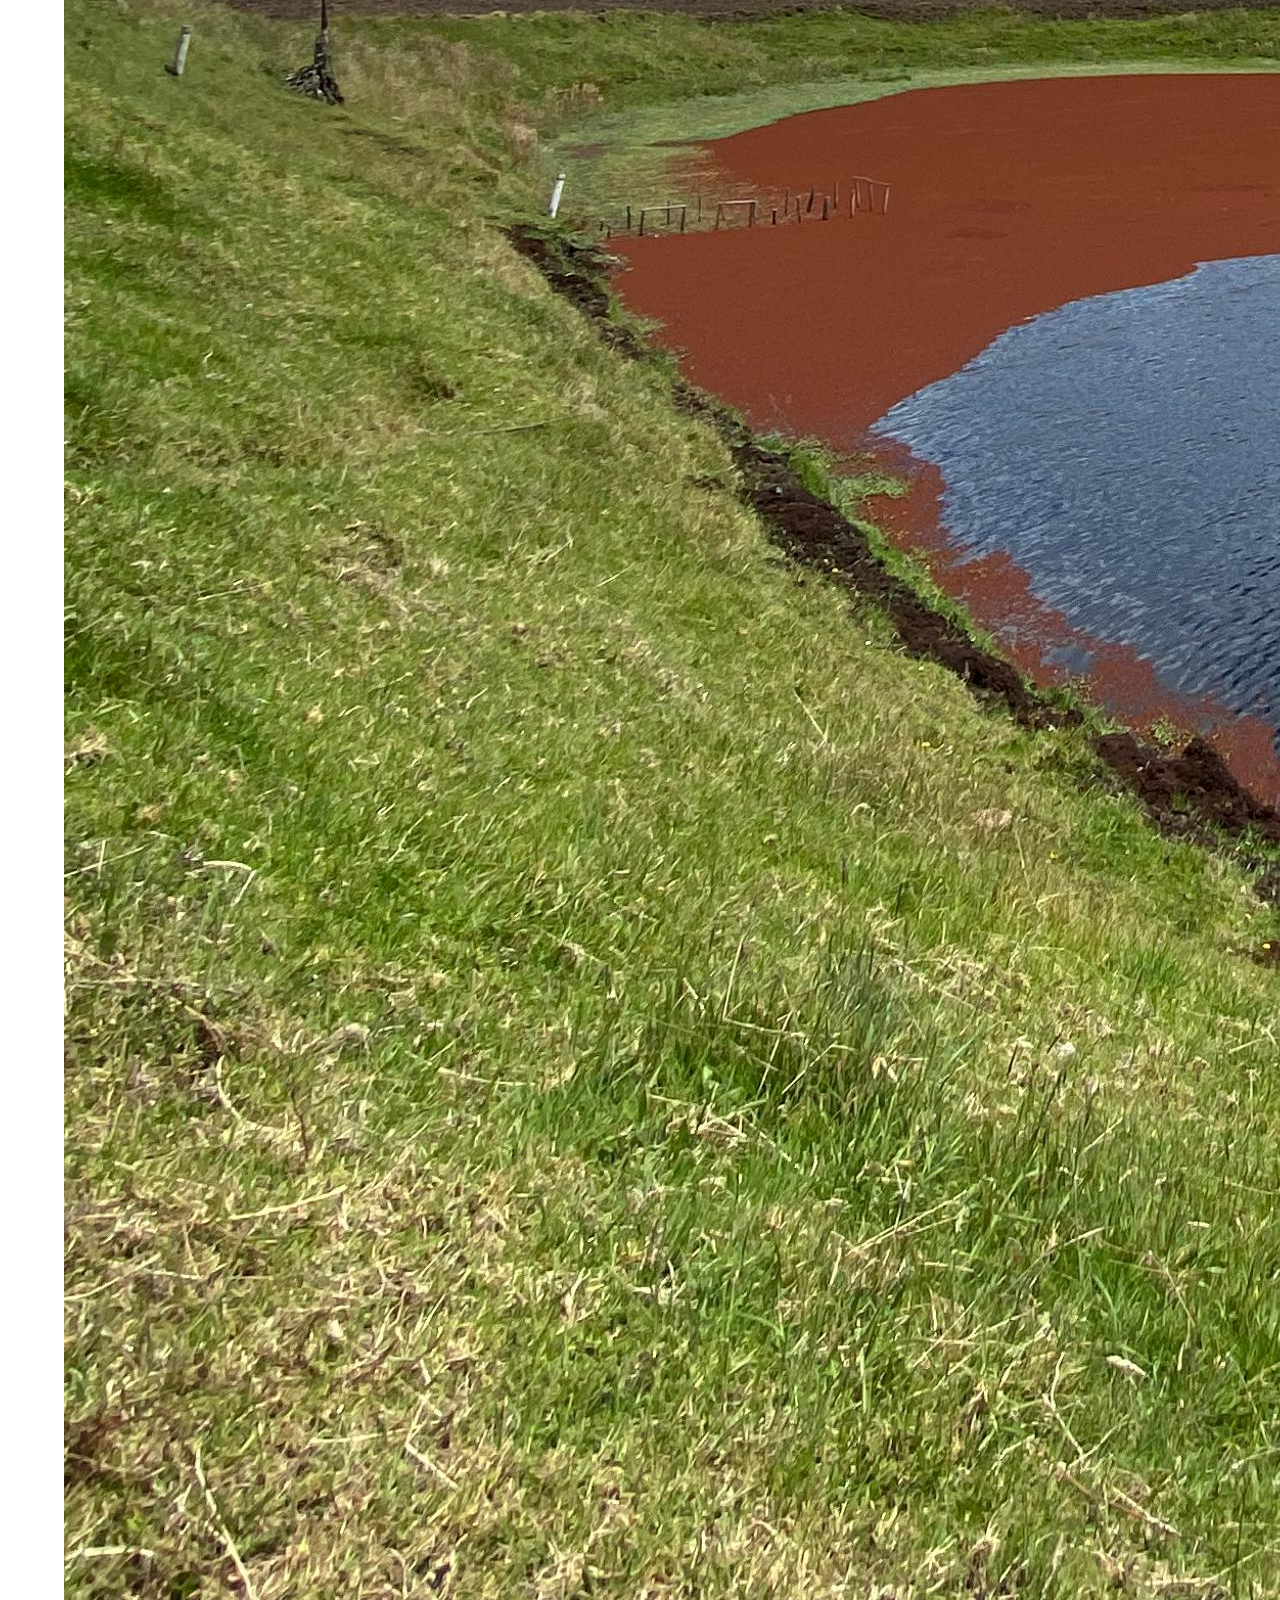
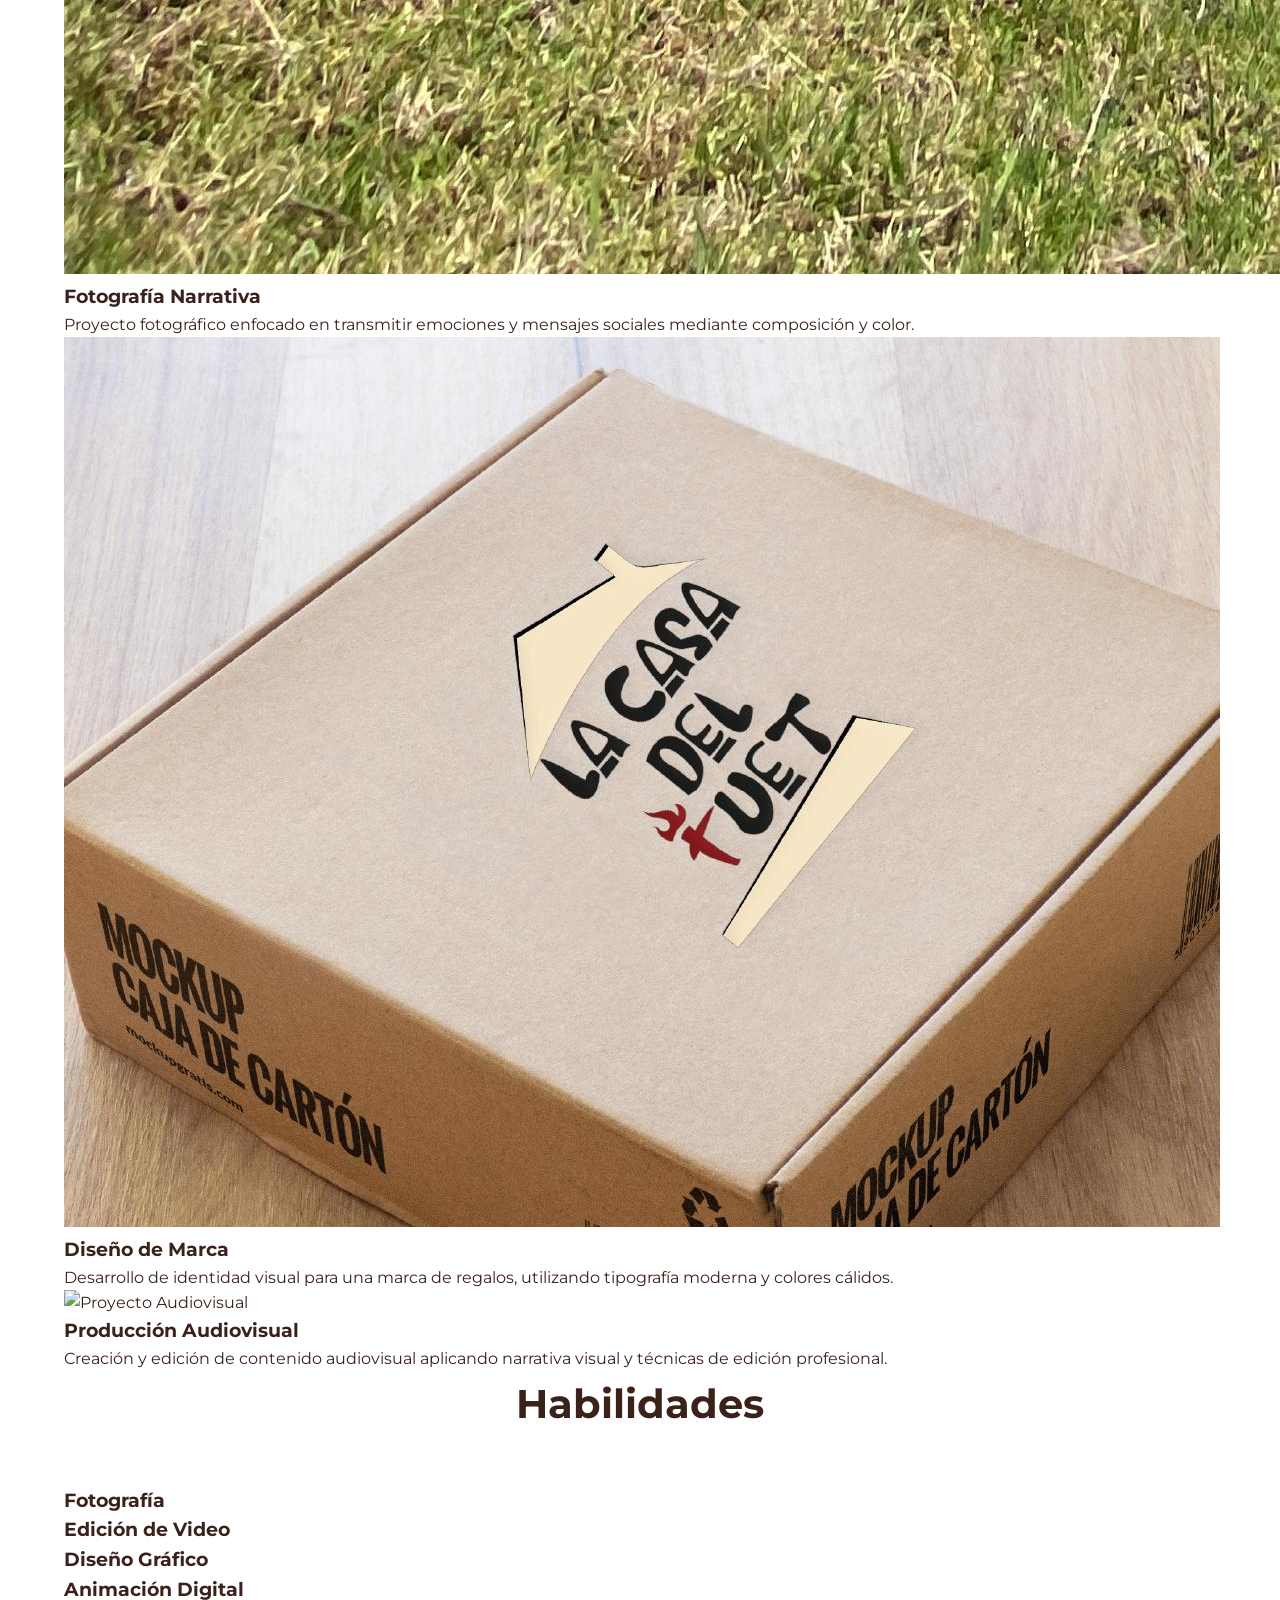
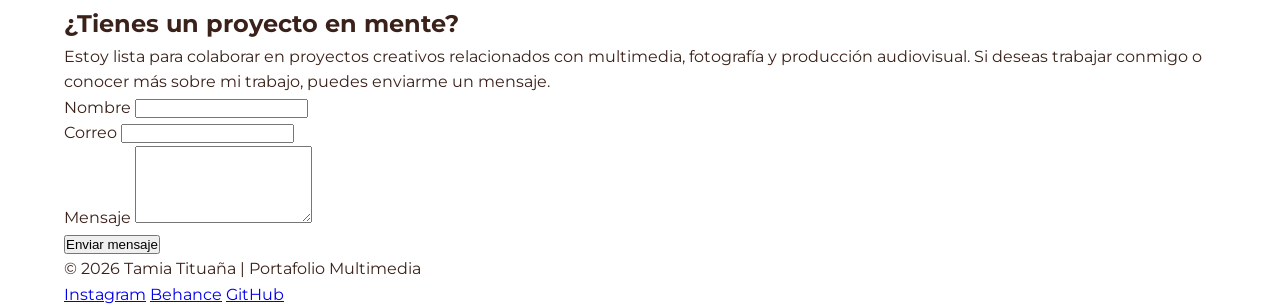
==== commit b911327c: "sit" ====
--- a/index.html
+++ b/index.html
@@ -166,15 +166,16 @@
     </main>
 
     <!-- Pie de página con tus redes sociales profesionales -->
+    <!-- Pie de página con tus redes sociales profesionales -->
     <footer>
         <div class="container footer-content">
             <p>© 2026 Tamia Tituaña | Portafolio Multimedia</p>
             
-            <!-- Enlaces directos a tus redes (Reemplaza el '#' con tu link real) -->
+            <!-- Enlaces directos a tus redes personales -->
             <div class="social-links">
-                <a href="https://www.instagram.com/TU_USUARIO" target="_blank" rel="noopener noreferrer">Instagram</a>
-                <a href="https://www.behance.net/TU_USUARIO" target="_blank" rel="noopener noreferrer">Behance</a>
-                <a href="https://github.com/TU_USUARIO" target="_blank" rel="noopener noreferrer">GitHub</a>
+                <a href="https://www.instagram.com/_tamii._.7?igsh=NnQ3a2lkMWl3NjB6" target="_blank" rel="noopener noreferrer">Instagram</a>
+                <a href="https://www.behance.net/tamiatituaa" target="_blank" rel="noopener noreferrer">Behance</a>
+                <a href="https://github.com/tamia99titu-boop" target="_blank" rel="noopener noreferrer">GitHub</a>
             </div>
         </div>
     </footer>
--- a/css/style.css
+++ b/css/style.css
@@ -1,5 +1,4 @@
-/* Estilos generales aplicados a toda la página
-*/
+
 * {
     margin: 0;
     padding: 0;
@@ -67,24 +66,98 @@
     display: flex;
     list-style: none;
     gap: 35px;
+/* ==========================================================================
+   1. Estilos Generales y Base
+   ========================================================================== */
+* {
+    margin: 0;
+    padding: 0;
+    box-sizing: border-box;
+}
+
+body {
+    font-family: 'Montserrat', sans-serif;
+    color: #3A2119;
+    line-height: 1.6;
+}
+
+/* Clase reutilizable para centrar y limitar el ancho del contenido */
+.container {
+    width: 90%;
+    max-width: 1200px;
+    margin: 0 auto;
+}
+
+/* Estilo reutilizable para títulos de sección */
+.section-title {
+    text-align: center;
+    margin-bottom: 50px;
+}
+
+.section-title h2 {
+    font-size: 2.5rem;
+    font-weight: 700;
+}
+
+/* ==========================================================================
+   2. Encabezado / Barra de Navegación (Superior Izquierda/Derecha)
+   ========================================================================== */
+header {
+    background-color: #312530; /* Fondo oscuro refinado de tu paleta */
+    padding: 15px 0;
+    position: sticky;
+    top: 0;
+    z-index: 100;
+    box-shadow: 0 4px 12px rgba(0, 0, 0, 0.1);
+}
+
+.header-container {
+    display: flex;
+    justify-content: space-between;
+    align-items: center;
+}
+
+/* Contenedor del Logo - Extremo Izquierdo */
+.logo a {
+    display: flex;
+    align-items: center;
+}
+
+.logo img {
+    height: 45px; /* Altura estilizada para no romper la barra */
+    width: auto;  /* Mantiene la proporción original de la marca sin deformarla */
+    object-fit: contain;
+    transition: transform 0.3s ease;
+}
+
+.logo img:hover {
+    transform: scale(1.05);
+}
+
+/* Menú de Navegación - Extremo Derecho */
+.nav-links {
+    display: flex;
+    list-style: none;
+    gap: 35px; /* Espaciado elegante entre opciones */
 }
 
 .nav-links a {
     text-decoration: none;
-    color: #EBCDB7; /* Beige contrastante */
+    color: #EBCDB7; /* Color beige claro para una lectura suave */
     font-size: 1rem;
     font-weight: 500;
     transition: color 0.3s ease;
 }
 
 .nav-links a:hover {
-    color: #FFFFFF;
-}
-
-/* Sección principal Hero (Alineación y tamaño de foto corregidos)
-*/
+    color: #FFFFFF; /* Cambia a blanco puro al pasar el cursor */
+}
+
+/* ==========================================================================
+   3. Sección Principal (Hero) - Foto y Presentación Balanceada
+   ========================================================================== */
 .hero {
-    background-color: #957662; /* Color café */
+    background-color: #957662; /* Color café de fondo */
     padding: 100px 0;
     display: flex;
     align-items: center;
@@ -92,14 +165,14 @@
 
 .hero-content {
     display: flex;
-    align-items: center; /* Alineación vertical perfecta */
+    align-items: center; /* Alinea los centros horizontales de texto y foto */
     justify-content: space-between;
     gap: 60px;
     flex-wrap: wrap;
 }
 
 .hero-text {
-    flex: 1.2;
+    flex: 1.2; /* Le da un poco más de peso visual al bloque de texto */
     min-width: 300px;
 }
 
@@ -123,7 +196,7 @@
     font-size: 1.05rem;
 }
 
-/* Botón llamativo */
+/* Botón reutilizable para llamadas a la acción */
 .btn {
     display: inline-block;
     background-color: #79A3C3;
@@ -142,6 +215,7 @@
     opacity: 0.9;
 }
 
+/* Contenedor e Imagen de perfil circular */
 .hero-image {
     flex: 0.8;
     display: flex;
@@ -151,11 +225,11 @@
 }
 
 .hero-image img {
-    width: 340px; /* Tamaño balanceado */
-    height: 340px; /* Proporción 1:1 circular */
+    width: 340px;  /* Tamaño calibrado para no competir con el texto */
+    height: 340px; /* Relación 1:1 exacta para el círculo perfecto */
     border-radius: 50%;
-    object-fit: cover;
-    border: 6px solid #D2E2EC; /* Borde azul suave */
+    object-fit: cover; /* Evita que tus facciones se estiren o deformen */
+    border: 6px solid #D2E2EC; /* Borde azul suave corporativo */
     box-shadow: 0 15px 30px rgba(0, 0, 0, 0.15);
     transition: transform 0.4s ease;
 }
@@ -164,8 +238,9 @@
     transform: scale(1.03) rotate(1deg);
 }
 
-/* Sección de Proyectos
-*/
+/* ==========================================================================
+   4. Sección de Proyectos (Tarjetas de Fotos y Video)
+   ========================================================================== */
 .projects {
     background-color: #EBCDB7;
     padding: 100px 0;
@@ -191,6 +266,7 @@
     transform: translateY(-10px);
 }
 
+/* Ajuste proporcional de imágenes de proyectos */
 .project-card img {
     width: 100%;
     height: 230px;
@@ -198,6 +274,28 @@
     display: block;
 }
 
+/* Estilos especiales para que el video encaje perfectamente en la tarjeta */
+.project-video {
+    width: 100%;
+    height: 230px;         /* Mantiene la misma altura que las tarjetas de fotos */
+    object-fit: contain;   /* ¡La clave! Cambiamos 'cover' por 'contain' para mostrar todo el video sin recortes */
+    background-color: #312530; /* Fondo oscuro estético para rellenar si quedan franjas a los lados */
+    display: block;
+}
+
+/* Soporte alternativo por si usas un iframe incrustado de YouTube */
+.video-container {
+    position: relative;
+    width: 100%;
+    height: 230px;
+}
+
+.video-container iframe {
+    width: 100%;
+    height: 100%;
+    border: none;
+}
+
 .project-content {
     padding: 25px;
 }
@@ -208,8 +306,9 @@
     color: #3A2119;
 }
 
-/* Sección de Habilidades (Skills)
-*/
+/* ==========================================================================
+   5. Sección de Habilidades (Skills)
+   ========================================================================== */
 .skills {
     background-color: #957662;
     padding: 100px 0;
@@ -244,10 +343,11 @@
     transform: scale(1.05);
 }
 
-/* Sección de Contacto (Estructura de 2 columnas + Tarjeta de formulario)
-*/
+/* ==========================================================================
+   6. Sección de Contacto (Estructura en 2 Columnas y Tarjeta)
+   ========================================================================== */
 .contact {
-    background-color: #EBCDB7;
+    background-color: #EBCDB7; /* Fondo beige general de la sección */
     padding: 100px 0;
 }
 
@@ -258,6 +358,7 @@
     flex-wrap: wrap;
 }
 
+/* Columna de Texto Motivacional (Izquierda) */
 .contact-text {
     flex: 1;
     min-width: 300px;
@@ -275,10 +376,11 @@
     font-size: 1.1rem;
 }
 
+/* Columna del Formulario - Contenedor Tarjeta Flotante (Derecha) */
 .contact-form {
     flex: 1;
     min-width: 320px;
-    background-color: #957662; /* Caja contenedora estilo tarjeta */
+    background-color: #957662; /* Color café oscuro para la caja contenedora */
     padding: 40px;
     border-radius: 18px;
     box-shadow: 0 10px 25px rgba(58, 33, 25, 0.15);
@@ -302,6 +404,7 @@
     font-size: 0.95rem;
 }
 
+/* Inputs y Textarea estilizados con tu tono azul suave */
 .contact-form input,
 .contact-form textarea {
     padding: 14px;
@@ -309,21 +412,23 @@
     border-radius: 8px;
     font-family: 'Montserrat', sans-serif;
     font-size: 1rem;
-    background-color: #D2E2EC; /* Campos en azul suave */
+    background-color: #D2E2EC; /* Azul claro para excelente contraste interno */
     color: #3A2119;
     outline: none;
     transition: 0.3s;
     width: 100%;
 }
 
+/* Animación cuando el usuario hace clic para escribir */
 .contact-form input:focus,
 .contact-form textarea:focus {
     background-color: #FFFFFF;
     box-shadow: 0 0 0 3px #79A3C3;
 }
 
+/* Botón de Enviar Mensaje */
 .btn-submit {
-    background-color: #3A2119;
+    background-color: #3A2119; /* Tono oscuro para jerarquía */
     color: #FFFFFF;
     padding: 14px;
     border: none;
@@ -337,12 +442,13 @@
 }
 
 .btn-submit:hover {
-    background-color: #79A3C3;
+    background-color: #79A3C3; /* Cambio suave al azul de acento */
     transform: translateY(-2px);
 }
 
-/* Pie de página
-*/
+/* ==========================================================================
+   7. Pie de Página (Footer)
+   ========================================================================== */
 footer {
     background-color: #3A2119;
     padding: 40px 0;
@@ -376,8 +482,9 @@
     color: #79A3C3;
 }
 
-/* Adaptación responsive (Mobile First / Media queries)
-*/
+/* ==========================================================================
+   8. Adaptación Responsive (Pantallas Medianas y Teléfonos Móviles)
+   ========================================================================== */
 @media (max-width: 900px) {
     .hero-content,
     .contact-container {
@@ -415,7 +522,10 @@
         gap: 15px;
     }
 
-    .hero, .projects, .skills, .contact {
+    .hero, 
+    .projects, 
+    .skills, 
+    .contact {
         padding: 60px 0;
     }
 
@@ -426,4 +536,4 @@
     .section-title h2 {
         font-size: 2rem;
     }
-}+    }
